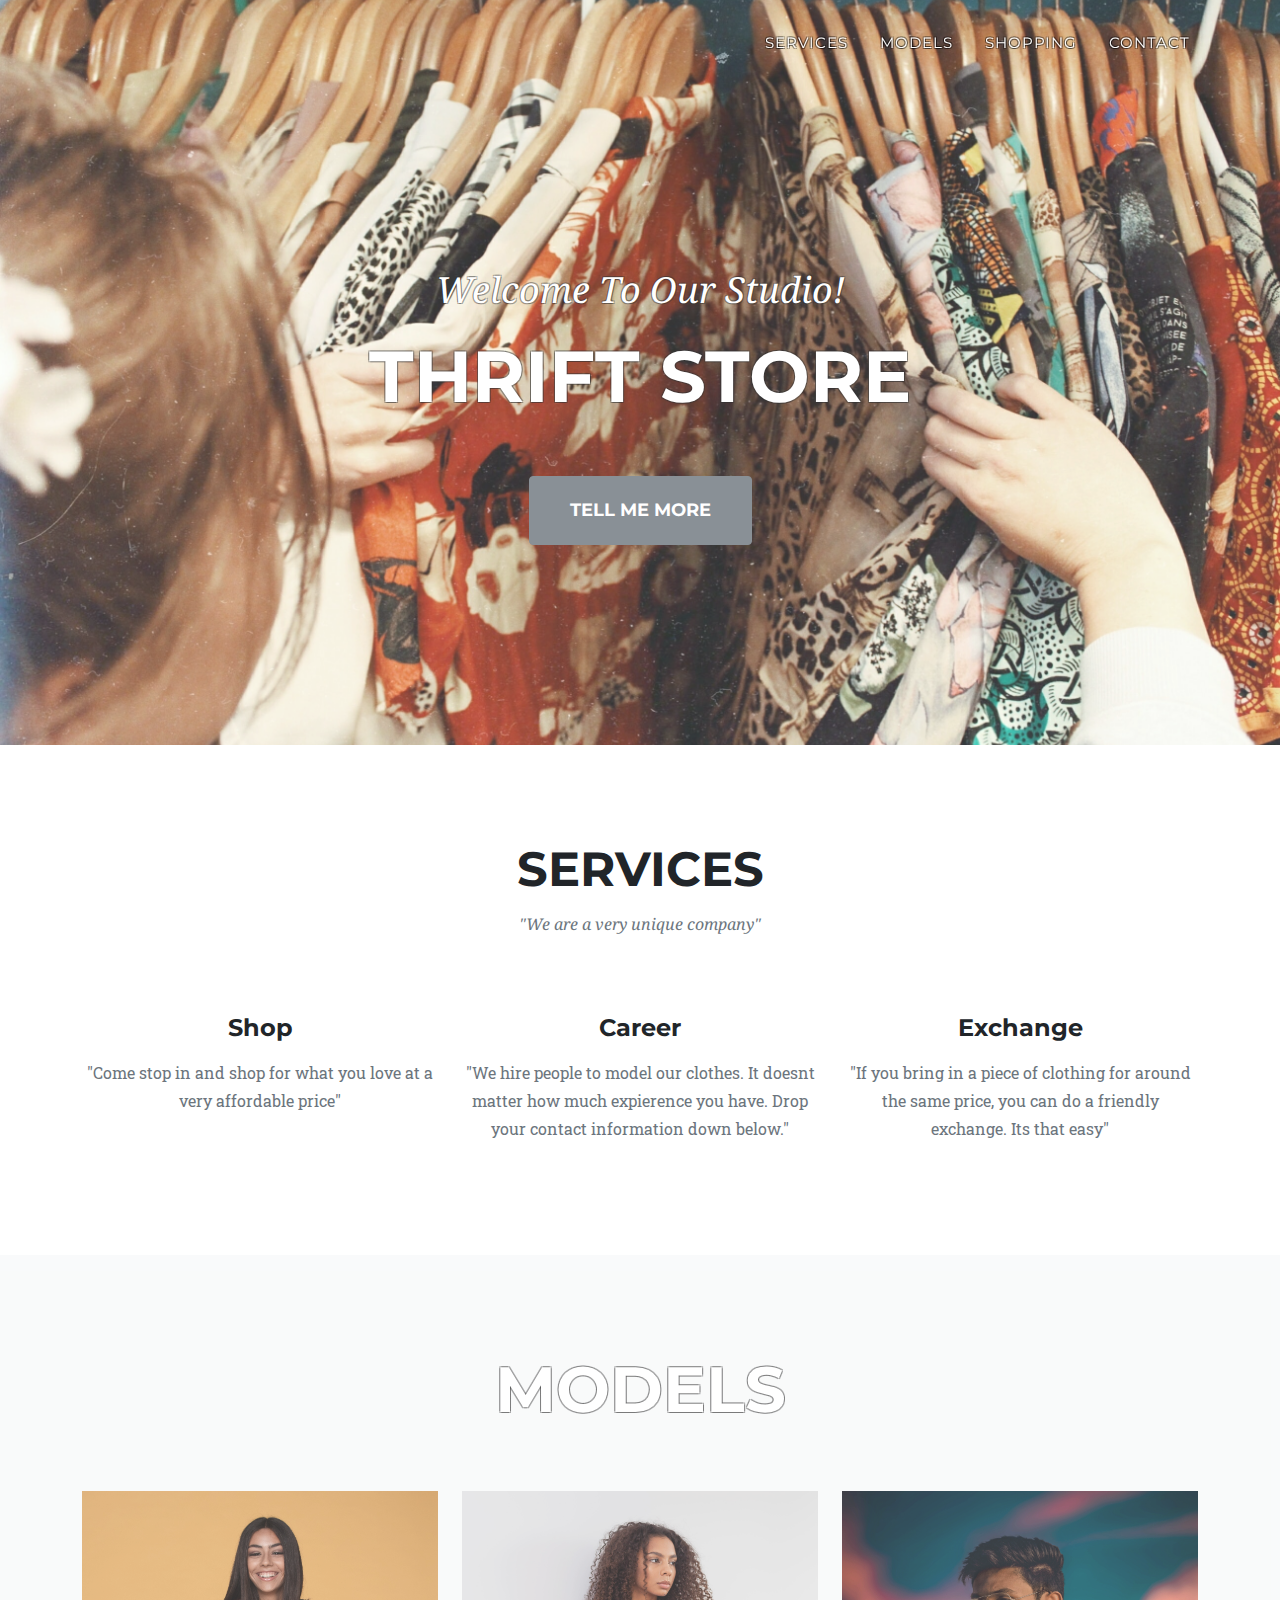
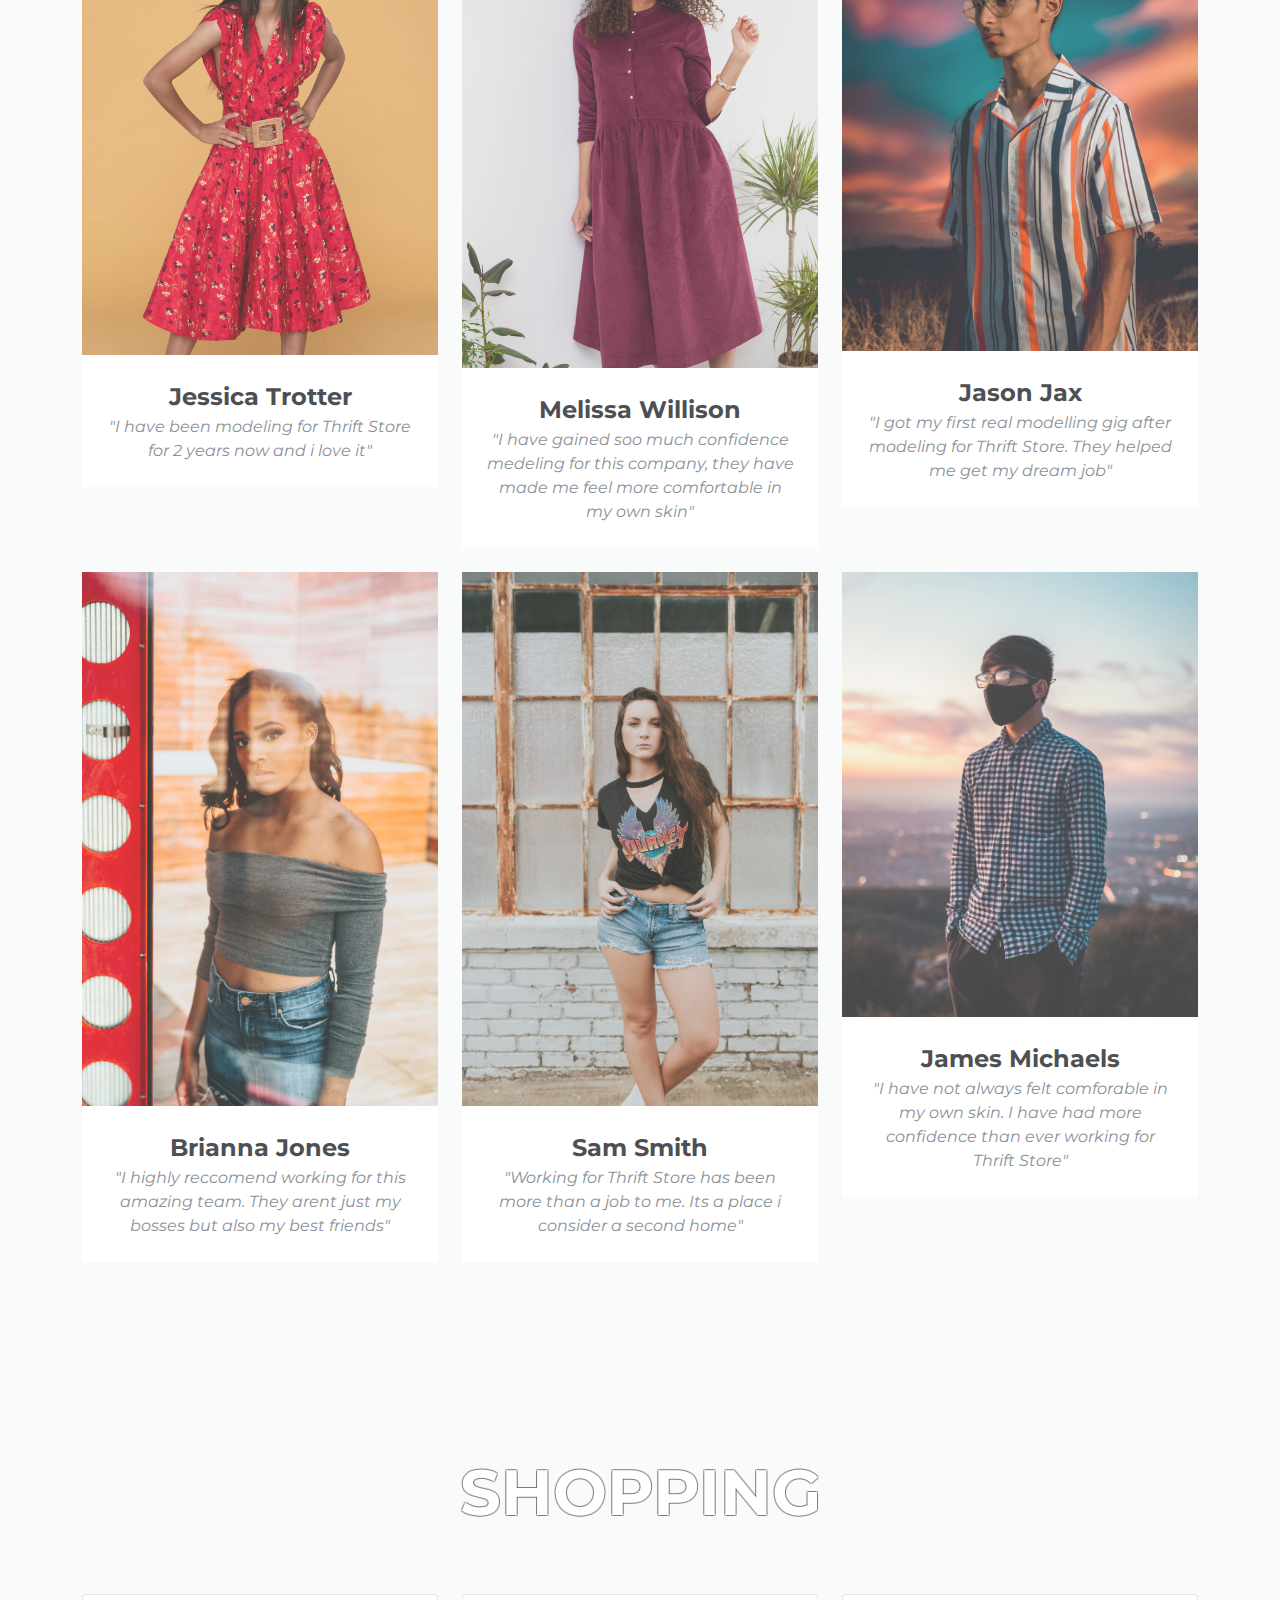
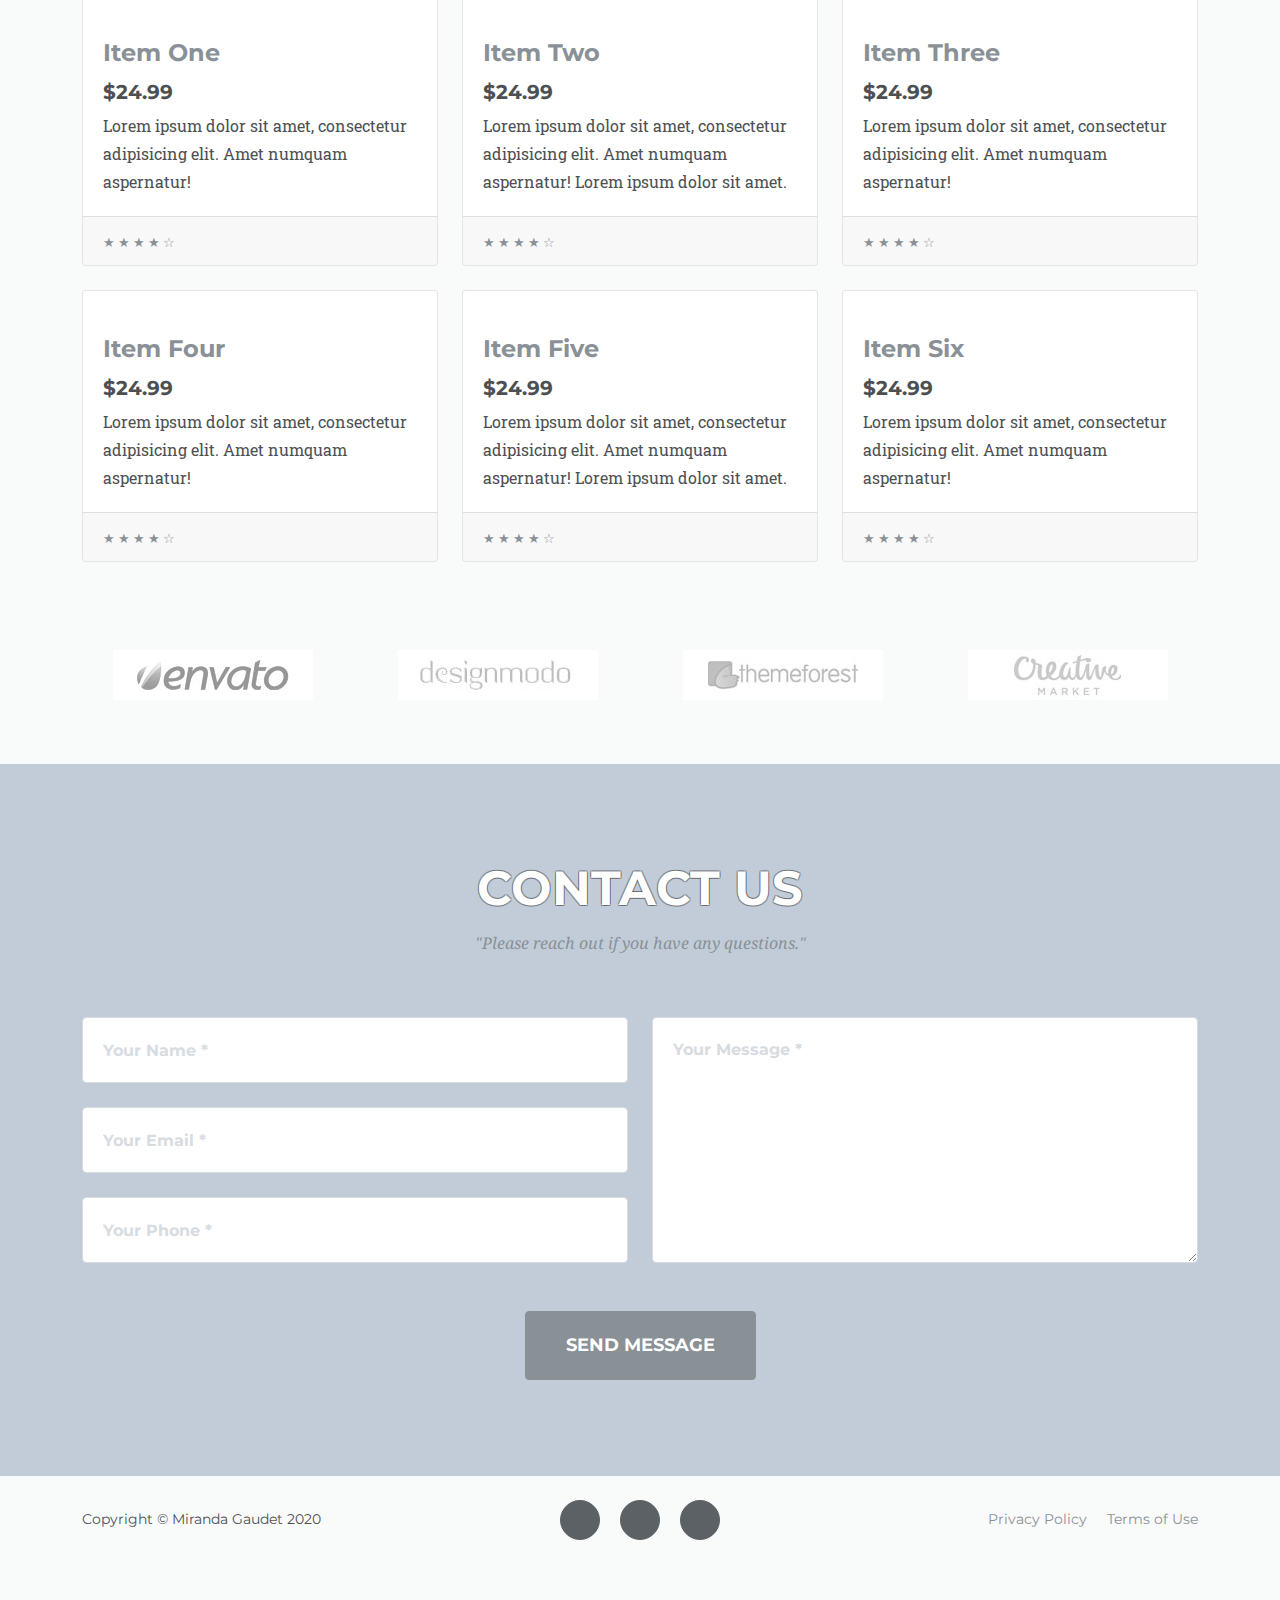
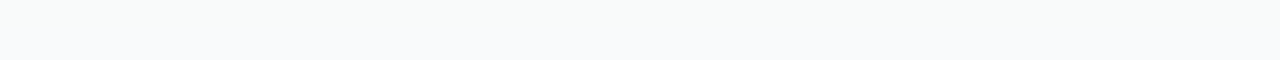
==== index.html @ 248dc5ea "Initial commit" ====
<!DOCTYPE html>
<html lang="en">
    <head>
        <meta charset="utf-8" />
        <meta name="viewport" content="width=device-width, initial-scale=1, shrink-to-fit=no" />
        <meta name="description" content="" />
        <meta name="author" content="" />
        <title>My Bootstrap</title>
        <link rel="icon" type="image/x-icon" href="assets/img/favicon.ico" />
        <!-- Font Awesome icons (free version)-->
        <script src="https://use.fontawesome.com/releases/v5.13.0/js/all.js" crossorigin="anonymous"></script>
        <!-- Google fonts-->
        <link href="https://fonts.googleapis.com/css?family=Montserrat:400,700" rel="stylesheet" type="text/css" />
        <link href="https://fonts.googleapis.com/css?family=Droid+Serif:400,700,400italic,700italic" rel="stylesheet" type="text/css" />
        <link href="https://fonts.googleapis.com/css?family=Roboto+Slab:400,100,300,700" rel="stylesheet" type="text/css" />
        <!-- Core theme CSS (includes Bootstrap)-->
        <link href="css/styles.css" rel="stylesheet" />
    </head>
    <body id="page-top">
        <!-- Navigation-->
        <nav class="navbar navbar-expand-lg navbar-dark fixed-top" id="mainNav">
            <div class="container">
                <a class="navbar-brand js-scroll-trigger" href="#page-top" /></a>
                <button class="navbar-toggler navbar-toggler-right" type="button" data-toggle="collapse" data-target="#navbarResponsive" aria-controls="navbarResponsive" aria-expanded="false" aria-label="Toggle navigation">
                    Menu
                    <i class="fas fa-bars ml-1"></i>
                </button>
                <div class="collapse navbar-collapse overlay" id="navbarResponsive">
                    <ul class="navbar-nav text-uppercase ml-auto">
                        <li class="nav-item"><a class="nav-link js-scroll-trigger" href="#services">Services</a></li>
                        <li class="nav-item"><a class="nav-link js-scroll-trigger" href="#portfolio">Models</a></li>
                        <li class="nav-item"><a class="nav-link js-scroll-trigger" href="#shopping">Shopping</a></li>
                        <li class="nav-item"><a class="nav-link js-scroll-trigger" href="#contact">Contact</a></li>
                    </ul>
                </div>
            </div>
        </nav>
        <!-- Masthead-->
        <header class="masthead">
            <div class="container">
                <div class="masthead-subheading overlay">Welcome To Our Studio!</div>
                <div class="masthead-heading text-uppercase overlay">Thrift Store</div>
                <a class="btn btn-primary btn-xl text-uppercase js-scroll-trigger" href="#services">Tell Me More</a>
            </div>
        </header>
        <!-- Services-->
        <section class="page-section1" id="services">
            <div class="container">
                <div class="text-center">
                    <h2 class="section-heading text-uppercase">Services</h2>
                    <h3 class="section-subheading text-muted">"We are a very unique company" </h3>
                </div>
                <div class="row text-center">
                    <div class="col-md-4">
                        <span class="fa-stack fa-4x">
                            <i class="fas fa-circle fa-stack-2x text-primary"></i>
                            <i class="fas fa-shopping-cart fa-stack-1x fa-inverse"></i>
                        </span>
                        <h4 class="my-3">Shop</h4>
                        <p class="text-muted">"Come stop in and shop for what you love at a very affordable price"</p>
                    </div>
                    <div class="col-md-4">
                        <span class="fa-stack fa-4x">
                            <i class="fas fa-circle fa-stack-2x text-primary"></i>
                            <i class="fas fa-graduation-cap fa-stack-1x fa-inverse"></i>
                        </span>
                        <h4 class="my-3"> Career</h4>
                        <p class="text-muted">"We hire people to model our clothes. It doesnt matter how much expierence you have. Drop your contact information down below."</p>
                    </div>
                    <div class="col-md-4">
                        <span class="fa-stack fa-4x">
                            <i class="fas fa-circle fa-stack-2x text-primary"></i>
                            <i class="fas fa-handshake fa-stack 1x fa-inverse"></i>
                        </span>
                        <h4 class="my-3">Exchange</h4>
                        <p class="text-muted">"If you bring in a piece of clothing for around the same price, you can do a friendly exchange. Its that easy"</p>
                    </div>
                </div>
            </div>
        </section>

        <!-- Portfolio Grid-->
        <section class="page-section2 bg-light" id="portfolio">
            <div class="container">
                <div class="text-center">
                    <h2 class="section-heading text-uppercase overlay"> Models</h2>
                    <h3 class="section-subheading text-muted"></h3>
                </div>
                <div class="row">
                    <div class="col-lg-4 col-sm-6 mb-4">
                        <div class="portfolio-item">
                                <div class="portfolio-hover">
                                    <div class="portfolio-hover-content"><i class=""></i></div>
                                </div>
                                <img class="img-fluid" src="assets/img/ussama-azam-5IcEBmSOQq0-unsplash.jpg" alt="" />
                            </a>
                            <div class="portfolio-caption">
                                <div class="portfolio-caption-heading">Jessica Trotter</div>
                                <div class="portfolio-caption-subheading text-muted">"I have been modeling for Thrift Store for 2 years now and i love it"</div>
                            </div>
                        </div>
                    </div>
                    <div class="col-lg-4 col-sm-6 mb-4">
                        <div class="portfolio-item">
                                <div class="portfolio-hover">
                                    <div class="portfolio-hover-content"><i class=""></i></div>
                                </div>
                                <img class="img-fluid" src="assets/img/kate-skumen-PJRabkuH3_Q-unsplash.jpg" alt="" />
                            </a>
                            <div class="portfolio-caption">
                                <div class="portfolio-caption-heading">Melissa Willison</div>
                                <div class="portfolio-caption-subheading text-muted">"I have gained soo much confidence medeling for this company, they have made me feel more comfortable in my own skin"</div>
                            </div>
                        </div>
                    </div>
                    <div class="col-lg-4 col-sm-6 mb-4">
                        <div class="portfolio-item">
                                <div class="portfolio-hover">
                                    <div class="portfolio-hover-content"><i class=""></i></div>
                                </div>
                                <img class="img-fluid" src="assets/img/abhishek-shintre-su5wDeFXn1U-unsplash.jpg" alt="" />
                            </a>
                            <div class="portfolio-caption">
                                <div class="portfolio-caption-heading">Jason Jax</div>
                                <div class="portfolio-caption-subheading text-muted">"I got my first real modelling gig after modeling for Thrift Store. They helped me get my dream job"</div>
                            </div>
                        </div>
                    </div>
                    <div class="col-lg-4 col-sm-6 mb-4 mb-lg-0">
                        <div class="portfolio-item">
                                <div class="portfolio-hover">
                                    <div class="portfolio-hover-content"><i class=""></i></div>
                                </div>
                                <img class="img-fluid" src="assets/tyler-nix-EROkgfEWh8s-unsplash.jpg" alt="" />
                            </a>
                            <div class="portfolio-caption">
                                <div class="portfolio-caption-heading">Brianna Jones</div>
                                <div class="portfolio-caption-subheading text-muted">"I highly reccomend working for this amazing team. They arent just my bosses but also my best friends"</div>
                            </div>
                        </div>
                    </div>
                    <div class="col-lg-4 col-sm-6 mb-4 mb-sm-0">
                        <div class="portfolio-item">
                                <div class="portfolio-hover">
                                    <div class="portfolio-hover-content"><i class=""></i></div>
                                </div>
                                <img class="img-fluid" src="assets/brooke-cagle-ePpTKpJdBRQ-unsplash.jpg" alt="" />
                            </a>
                            <div class="portfolio-caption">
                                <div class="portfolio-caption-heading">Sam Smith</div>
                                <div class="portfolio-caption-subheading text-muted">"Working for Thrift Store has been more than a job to me. Its a place i consider a second home"</div>
                            </div>
                        </div>
                    </div>
                    <div class="col-lg-4 col-sm-6">
                        <div class="portfolio-item">
                                <div class="portfolio-hover">
                                    <div class="portfolio-hover-content"><i class=""></i></div>
                                </div>
                                <img class="img-fluid" src="assets/long-truong-n7lL4LQbkbs-unsplash.jpg" alt="" />
                            </a>
                            <div class="portfolio-caption">
                                <div class="portfolio-caption-heading">James Michaels</div>
                                <div class="portfolio-caption-subheading text-muted">"I have not always felt comforable in my own skin. I have had more confidence than ever working for Thrift Store"</div>
                            </div>
                        </div>
                    </div>
                </div>
            </div>
        </section>

        <!-- Team--
        <section class="page-section3 bg-light" id="team">
            <div class="container">
                <div class="text-center">
                    <h2 class="section-heading text-uppercase">Our Amazing Team</h2>
                    <h3 class="section-subheading text-muted">"The people who make the magic happen."</h3>
                </div>
                <div class="row">
                    <div class="col-lg-4">
                        <div class="team-member">
                            <img class="mx-auto rounded-circle" src="assets/img/team/1.jpg" alt="" />
                            <h4>Kay Garland</h4>
                            <p class="text-muted">Lead Designer</p>
                            <a class="btn btn-dark btn-social mx-2" href="#!"><i class="fab fa-twitter"></i></a>
                            <a class="btn btn-dark btn-social mx-2" href="#!"><i class="fab fa-facebook-f"></i></a>
                            <a class="btn btn-dark btn-social mx-2" href="#!"><i class="fab fa-linkedin-in"></i></a>
                        </div>
                    </div>
                    <div class="col-lg-4">
                        <div class="team-member">
                            <img class="mx-auto rounded-circle" src="assets/img/team/2.jpg" alt="" />
                            <h4>Larry Parker</h4>
                            <p class="text-muted">Lead Marketer</p>
                            <a class="btn btn-dark btn-social mx-2" href="#!"><i class="fab fa-twitter"></i></a>
                            <a class="btn btn-dark btn-social mx-2" href="#!"><i class="fab fa-facebook-f"></i></a>
                            <a class="btn btn-dark btn-social mx-2" href="#!"><i class="fab fa-linkedin-in"></i></a>
                        </div>
                    </div>
                    <div class="col-lg-4">
                        <div class="team-member">
                            <img class="mx-auto rounded-circle" src="assets/img/team/3.jpg" alt="" />
                            <h4>Diana Petersen</h4>
                            <p class="text-muted">Lead Developer</p>
                            <a class="btn btn-dark btn-social mx-2" href="#!"><i class="fab fa-twitter"></i></a>
                            <a class="btn btn-dark btn-social mx-2" href="#!"><i class="fab fa-facebook-f"></i></a>
                            <a class="btn btn-dark btn-social mx-2" href="#!"><i class="fab fa-linkedin-in"></i></a>
                        </div>
                    </div>
                </div>
                <div class="row">
                    <div class="col-lg-8 mx-auto text-center"><p class="large text-muted">"We have a lot of people to thank for making this happen, we thank you all for your support."</p></div>
                </div>
            </div>
        </section>-->
        <!-- Clients-->
        <section class="page-section2 bg-light" id="shopping">
            <div class="container">
                <div class="text-center">
                    <h2 class="section-heading text-uppercase overlay"> Shopping</h2>
                    <h3 class="section-subheading text-muted"></h3>
                </div>
          <div class="row">

            <div class="col-lg-4 col-md-6 mb-4">
              <div class="card h-100">
                <a href="#"><img class="card-img-top" src="http://placehold.it/700x400" alt=""></a>
                <div class="card-body">
                  <h4 class="card-title">
                    <a href="#">Item One</a>
                  </h4>
                  <h5>$24.99</h5>
                  <p class="card-text">Lorem ipsum dolor sit amet, consectetur adipisicing elit. Amet numquam aspernatur!</p>
                </div>
                <div class="card-footer">
                  <small class="text-muted">&#9733; &#9733; &#9733; &#9733; &#9734;</small>
                </div>
              </div>
            </div>

            <div class="col-lg-4 col-md-6 mb-4">
              <div class="card h-100">
                <a href="#"><img class="card-img-top" src="http://placehold.it/700x400" alt=""></a>
                <div class="card-body">
                  <h4 class="card-title">
                    <a href="#">Item Two</a>
                  </h4>
                  <h5>$24.99</h5>
                  <p class="card-text">Lorem ipsum dolor sit amet, consectetur adipisicing elit. Amet numquam aspernatur! Lorem ipsum dolor sit amet.</p>
                </div>
                <div class="card-footer">
                  <small class="text-muted">&#9733; &#9733; &#9733; &#9733; &#9734;</small>
                </div>
              </div>
            </div>

            <div class="col-lg-4 col-md-6 mb-4">
              <div class="card h-100">
                <a href="#"><img class="card-img-top" src="http://placehold.it/700x400" alt=""></a>
                <div class="card-body">
                  <h4 class="card-title">
                    <a href="#">Item Three</a>
                  </h4>
                  <h5>$24.99</h5>
                  <p class="card-text">Lorem ipsum dolor sit amet, consectetur adipisicing elit. Amet numquam aspernatur!</p>
                </div>
                <div class="card-footer">
                  <small class="text-muted">&#9733; &#9733; &#9733; &#9733; &#9734;</small>
                </div>
              </div>
            </div>

            <div class="col-lg-4 col-md-6 mb-4">
              <div class="card h-100">
                <a href="#"><img class="card-img-top" src="http://placehold.it/700x400" alt=""></a>
                <div class="card-body">
                  <h4 class="card-title">
                    <a href="#">Item Four</a>
                  </h4>
                  <h5>$24.99</h5>
                  <p class="card-text">Lorem ipsum dolor sit amet, consectetur adipisicing elit. Amet numquam aspernatur!</p>
                </div>
                <div class="card-footer">
                  <small class="text-muted">&#9733; &#9733; &#9733; &#9733; &#9734;</small>
                </div>
              </div>
            </div>

            <div class="col-lg-4 col-md-6 mb-4">
              <div class="card h-100">
                <a href="#"><img class="card-img-top" src="http://placehold.it/700x400" alt=""></a>
                <div class="card-body">
                  <h4 class="card-title">
                    <a href="#">Item Five</a>
                  </h4>
                  <h5>$24.99</h5>
                  <p class="card-text">Lorem ipsum dolor sit amet, consectetur adipisicing elit. Amet numquam aspernatur! Lorem ipsum dolor sit amet.</p>
                </div>
                <div class="card-footer">
                  <small class="text-muted">&#9733; &#9733; &#9733; &#9733; &#9734;</small>
                </div>
              </div>
            </div>

            <div class="col-lg-4 col-md-6 mb-4">
              <div class="card h-100">
                <a href="#"><img class="card-img-top" src="http://placehold.it/700x400" alt=""></a>
                <div class="card-body">
                  <h4 class="card-title">
                    <a href="#">Item Six</a>
                  </h4>
                  <h5>$24.99</h5>
                  <p class="card-text">Lorem ipsum dolor sit amet, consectetur adipisicing elit. Amet numquam aspernatur!</p>
                </div>
                <div class="card-footer">
                  <small class="text-muted">&#9733; &#9733; &#9733; &#9733; &#9734;</small>
                </div>
              </div>
            </div>

          </div>
          <!-- /.row -->

        </div>
        <!-- /.col-lg-9 -->

      </div>
      <!-- /.row -->

    </div>
    <!-- /.container -->
        <div class="py-5">
            <div class="container">
                <div class="row">
                    <div class="col-md-3 col-sm-6 my-3">
                        <a href="#!"><img class="img-fluid d-block mx-auto" src="assets/img/logos/envato.jpg" alt="" /></a>
                    </div>
                    <div class="col-md-3 col-sm-6 my-3">
                        <a href="#!"><img class="img-fluid d-block mx-auto" src="assets/img/logos/designmodo.jpg" alt="" /></a>
                    </div>
                    <div class="col-md-3 col-sm-6 my-3">
                        <a href="#!"><img class="img-fluid d-block mx-auto" src="assets/img/logos/themeforest.jpg" alt="" /></a>
                    </div>
                    <div class="col-md-3 col-sm-6 my-3">
                        <a href="#!"><img class="img-fluid d-block mx-auto" src="assets/img/logos/creative-market.jpg" alt="" /></a>
                    </div>
                </div>
            </div>
        </div>
        <!-- Contact-->
        <section class="page-section4" id="contact">
            <div class="container">
                <div class="text-center">
                    <h2 class="section-heading text-uppercase overlay">Contact Us</h2>
                    <h3 class="section-subheading text-muted">"Please reach out if you have any questions."</h3>
                </div>
                <form id="contactForm" name="sentMessage" novalidate="novalidate">
                    <div class="row align-items-stretch mb-5">
                        <div class="col-md-6">
                            <div class="form-group">
                                <input class="form-control" id="name" type="text" placeholder="Your Name *" required="required" data-validation-required-message="Please enter your name." />
                                <p class="help-block text-danger"></p>
                            </div>
                            <div class="form-group">
                                <input class="form-control" id="email" type="email" placeholder="Your Email *" required="required" data-validation-required-message="Please enter your email address." />
                                <p class="help-block text-danger"></p>
                            </div>
                            <div class="form-group mb-md-0">
                                <input class="form-control" id="phone" type="tel" placeholder="Your Phone *" required="required" data-validation-required-message="Please enter your phone number." />
                                <p class="help-block text-danger"></p>
                            </div>
                        </div>
                        <div class="col-md-6">
                            <div class="form-group form-group-textarea mb-md-0">
                                <textarea class="form-control" id="message" placeholder="Your Message *" required="required" data-validation-required-message="Please enter a message."></textarea>
                                <p class="help-block text-danger"></p>
                            </div>
                        </div>
                    </div>
                    <div class="text-center">
                        <div id="success"></div>
                        <button class="btn btn-primary btn-xl text-uppercase" id="sendMessageButton" type="submit">Send Message</button>
                    </div>
                </form>
            </div>
        </section>
        <!-- Footer-->
        <footer class="footer py-4">
            <div class="container">
                <div class="row align-items-center">
                    <div class="col-lg-4 text-lg-left">Copyright © Miranda Gaudet 2020</div>
                    <div class="col-lg-4 my-3 my-lg-0">
                        <a class="btn btn-dark btn-social mx-2" href="#!"><i class="fab fa-twitter"></i></a>
                        <a class="btn btn-dark btn-social mx-2" href="#!"><i class="fab fa-facebook-f"></i></a>
                        <a class="btn btn-dark btn-social mx-2" href="#!"><i class="fab fa-linkedin-in"></i></a>
                    </div>
                    <div class="col-lg-4 text-lg-right">
                        <a class="mr-3" href="#!">Privacy Policy</a>
                        <a href="#!">Terms of Use</a>
                    </div>
                </div>
            </div>

        <!-- Bootstrap core JS-->
        <script src="https://cdnjs.cloudflare.com/ajax/libs/jquery/3.5.1/jquery.min.js"></script>
        <script src="https://stackpath.bootstrapcdn.com/bootstrap/4.5.0/js/bootstrap.bundle.min.js"></script>
        <!-- Third party plugin JS-->
        <script src="https://cdnjs.cloudflare.com/ajax/libs/jquery-easing/1.4.1/jquery.easing.min.js"></script>
        <!-- Contact form JS-->
        <script src="assets/mail/jqBootstrapValidation.js"></script>
        <script src="assets/mail/contact_me.js"></script>
        <!-- Core theme JS-->
        <script src="js/scripts.js"></script>
    </body>
</html>
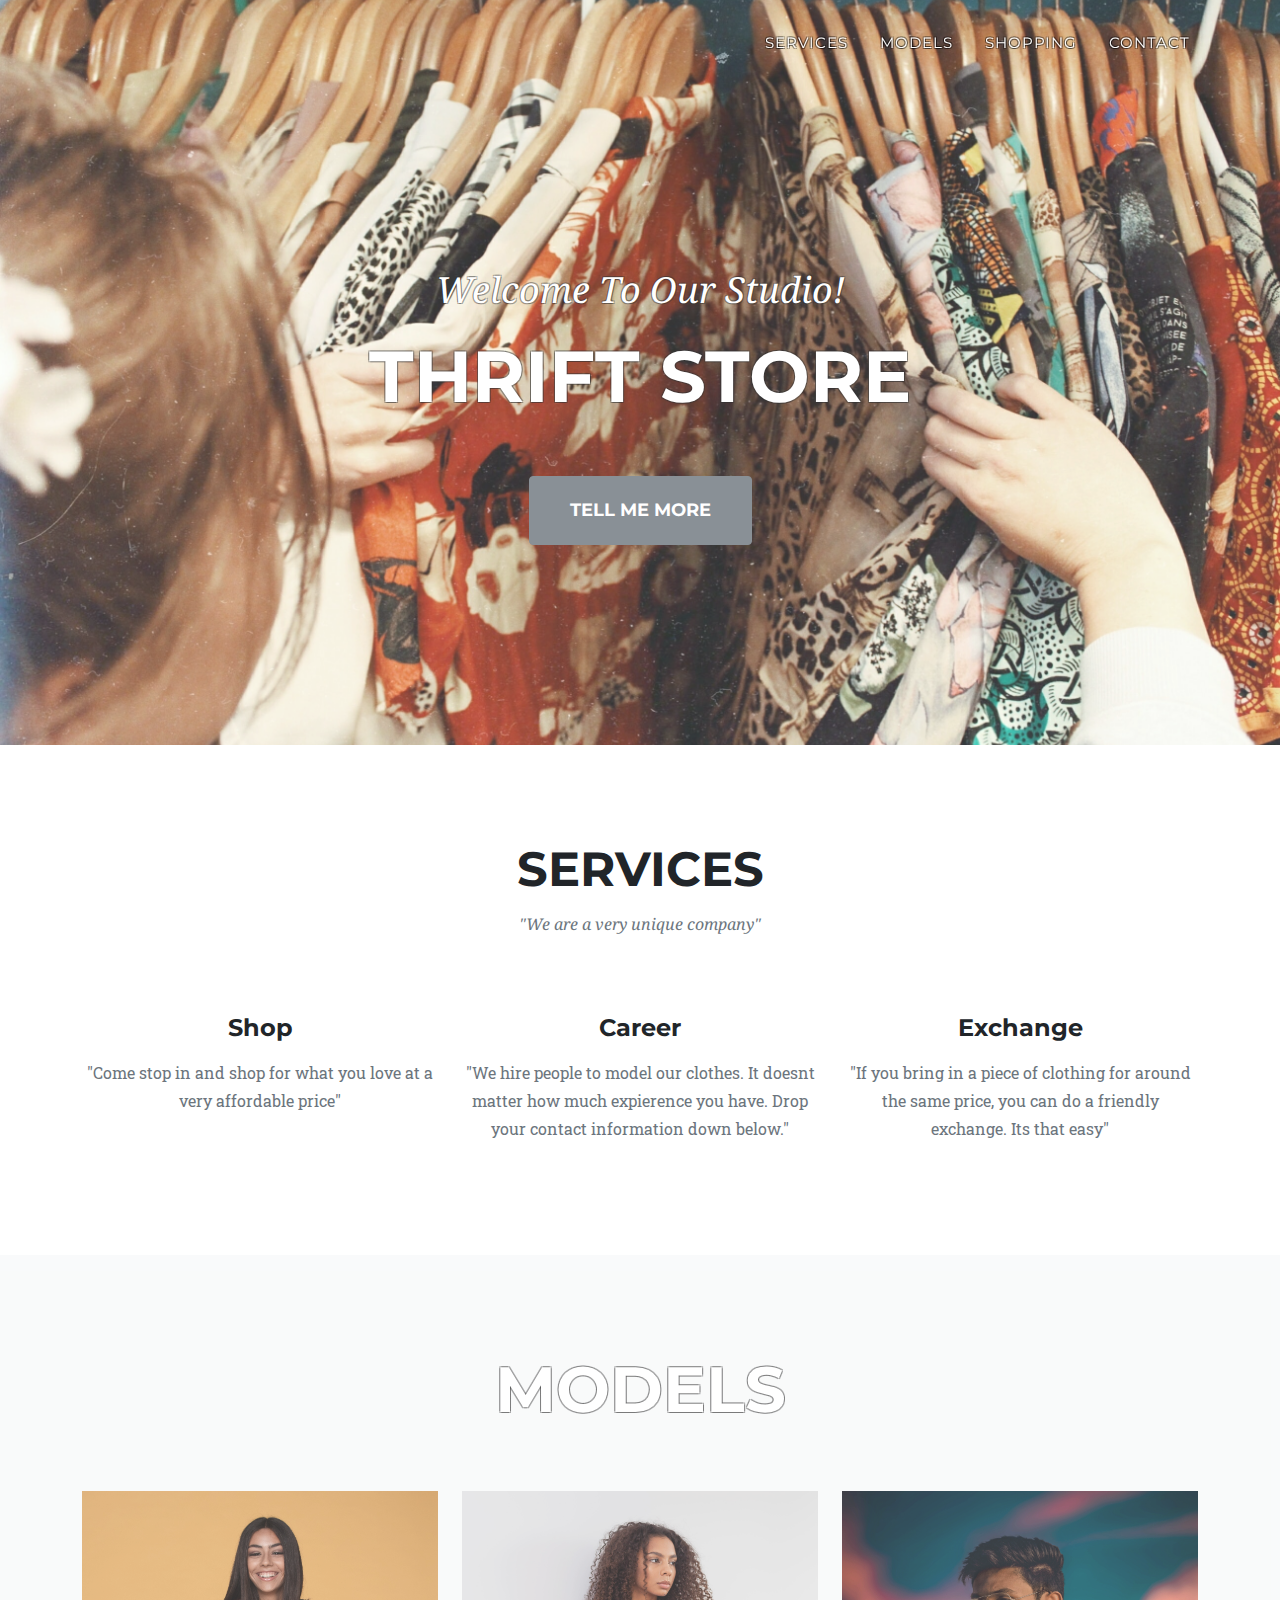
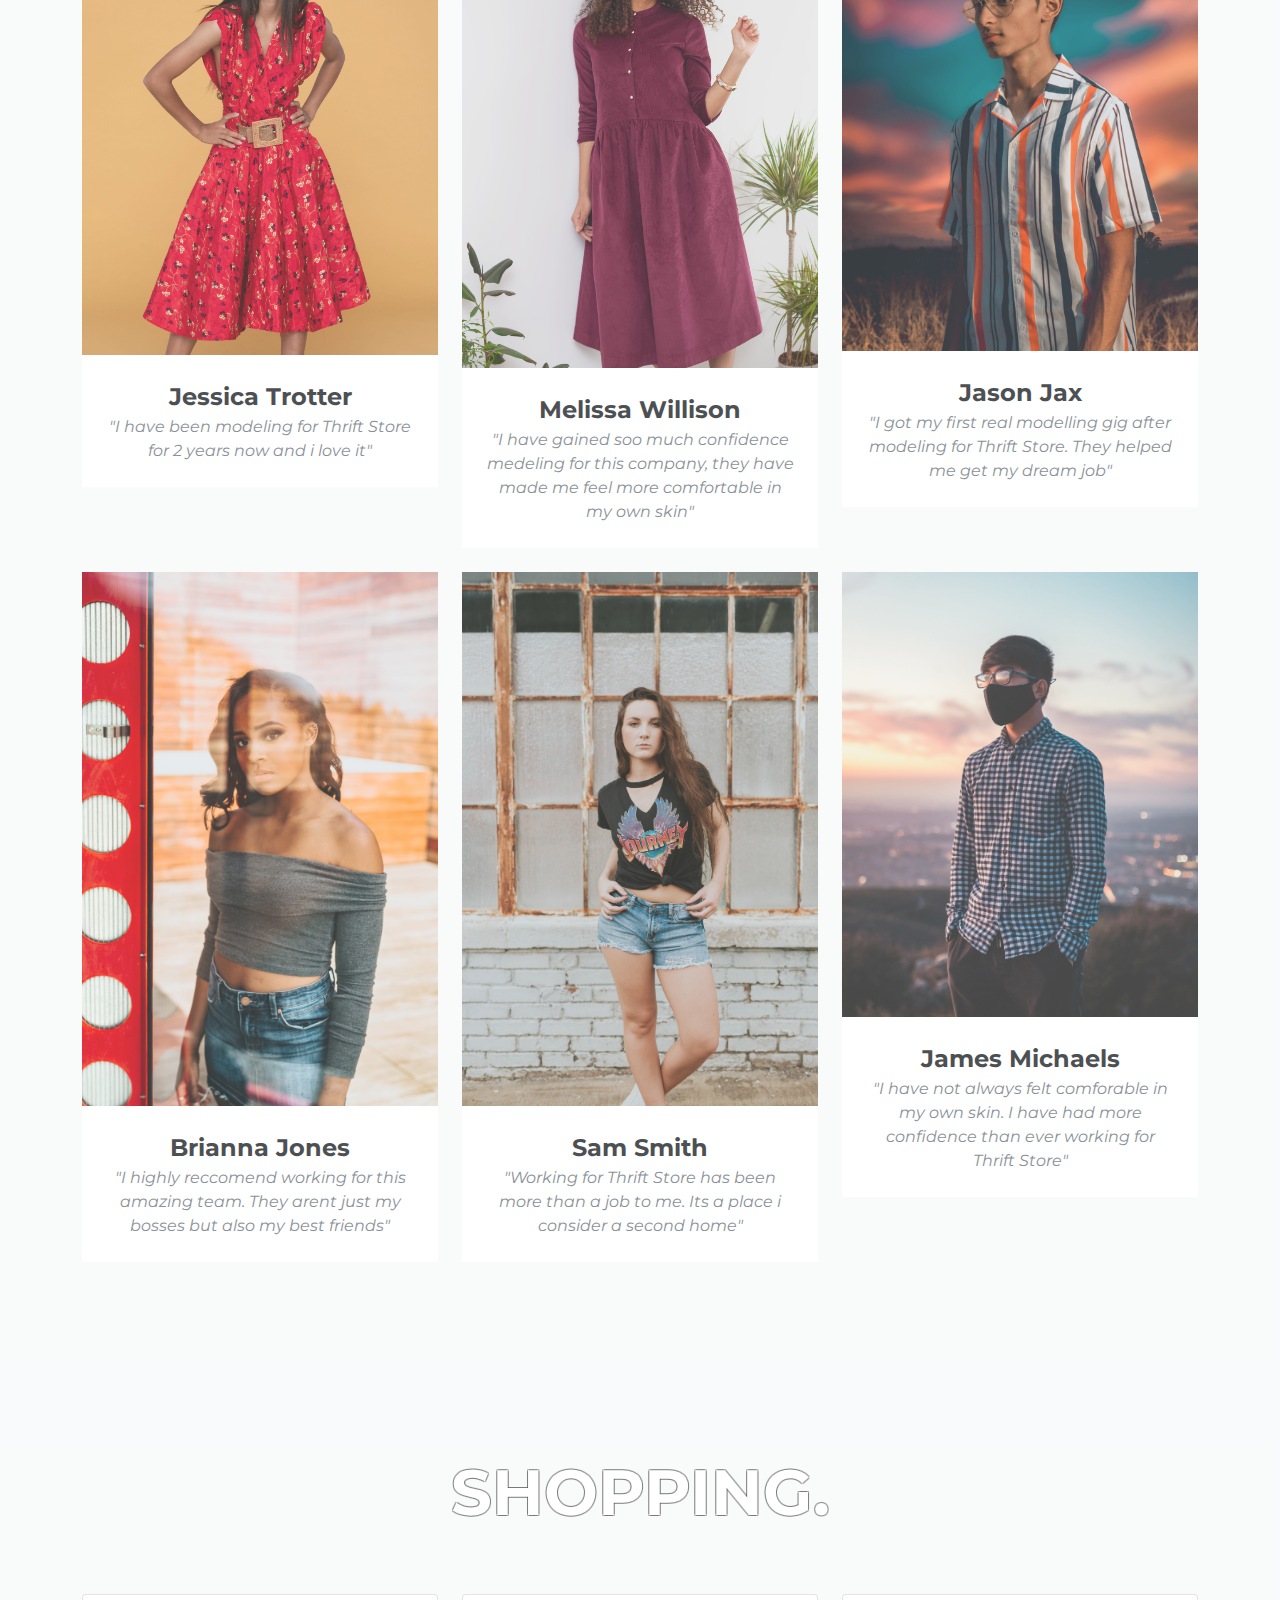
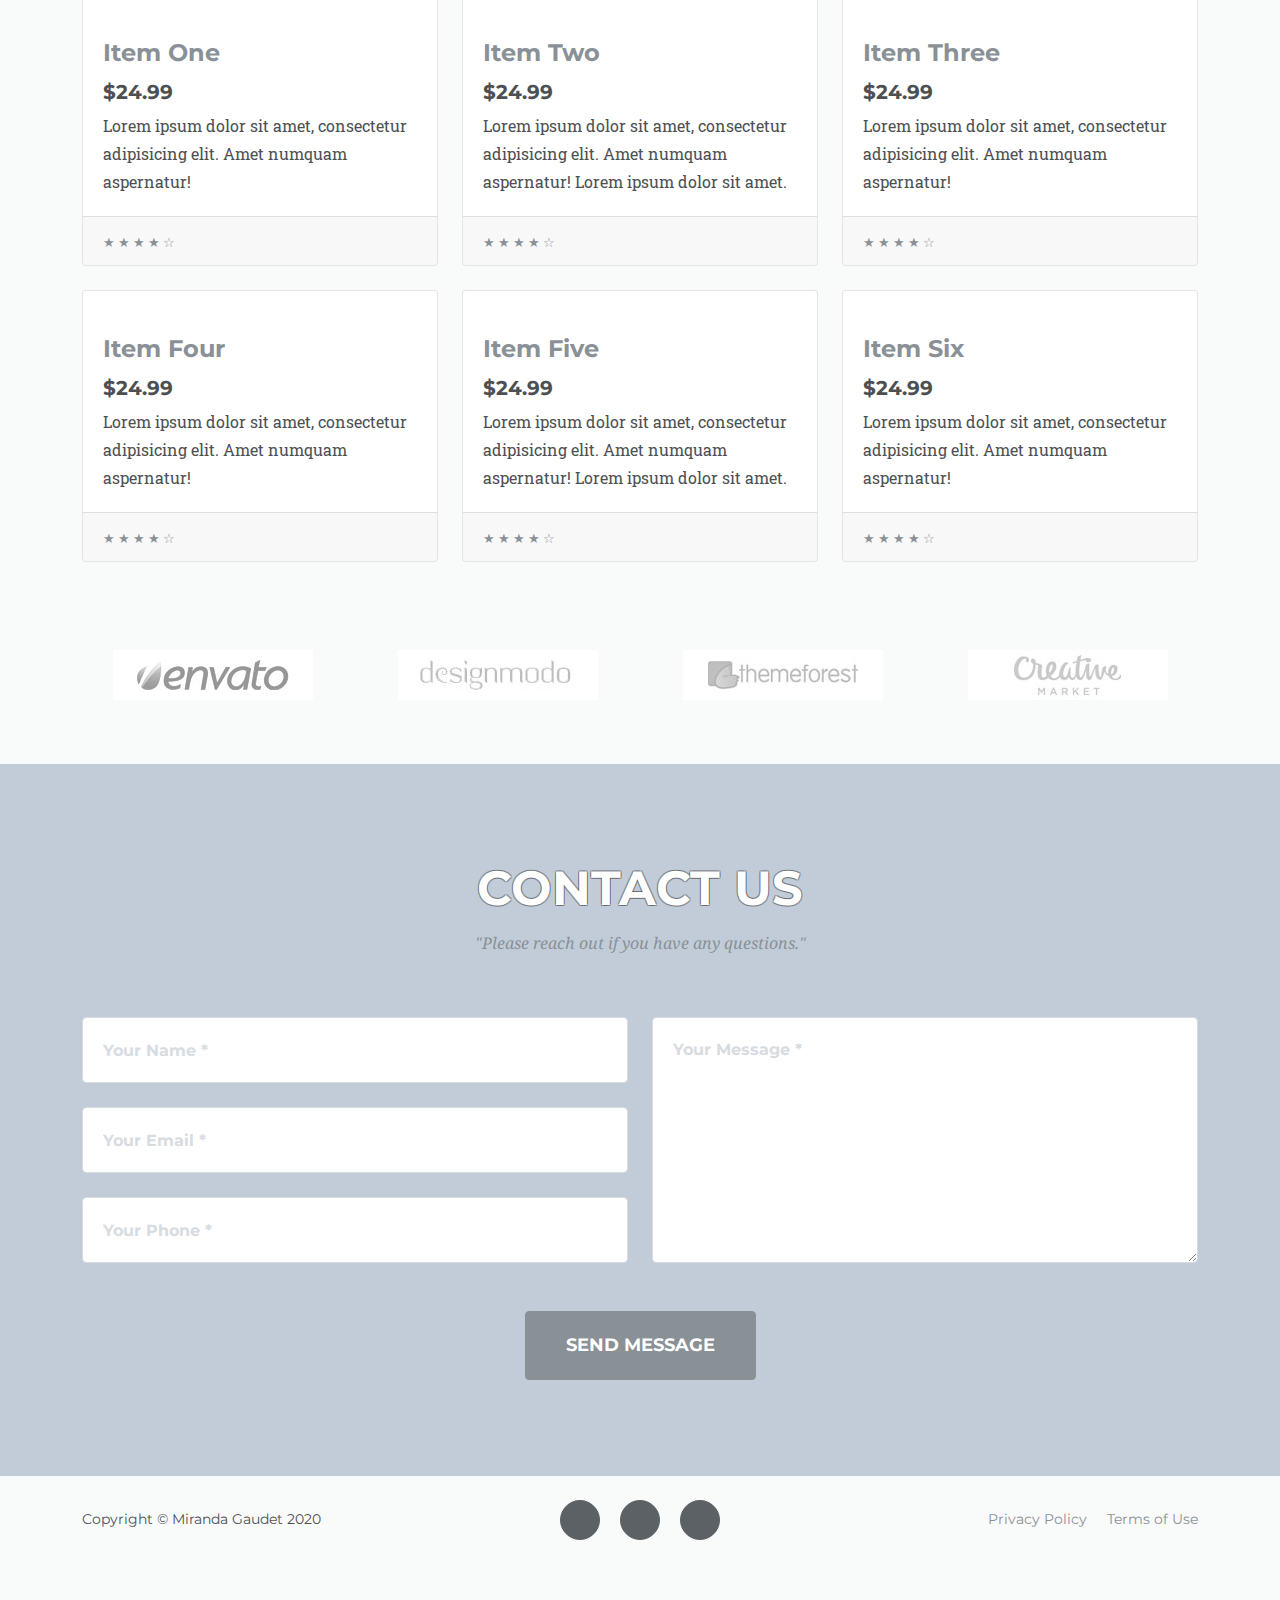
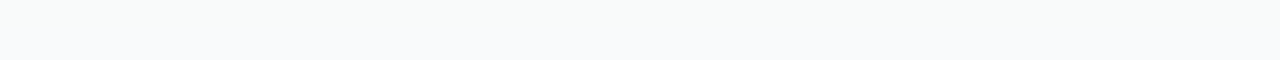
==== commit 6b5770df: "added Period" ====
--- a/index.html
+++ b/index.html
@@ -217,7 +217,7 @@
         <section class="page-section2 bg-light" id="shopping">
             <div class="container">
                 <div class="text-center">
-                    <h2 class="section-heading text-uppercase overlay"> Shopping</h2>
+                    <h2 class="section-heading text-uppercase overlay"> Shopping.</h2>
                     <h3 class="section-subheading text-muted"></h3>
                 </div>
           <div class="row">
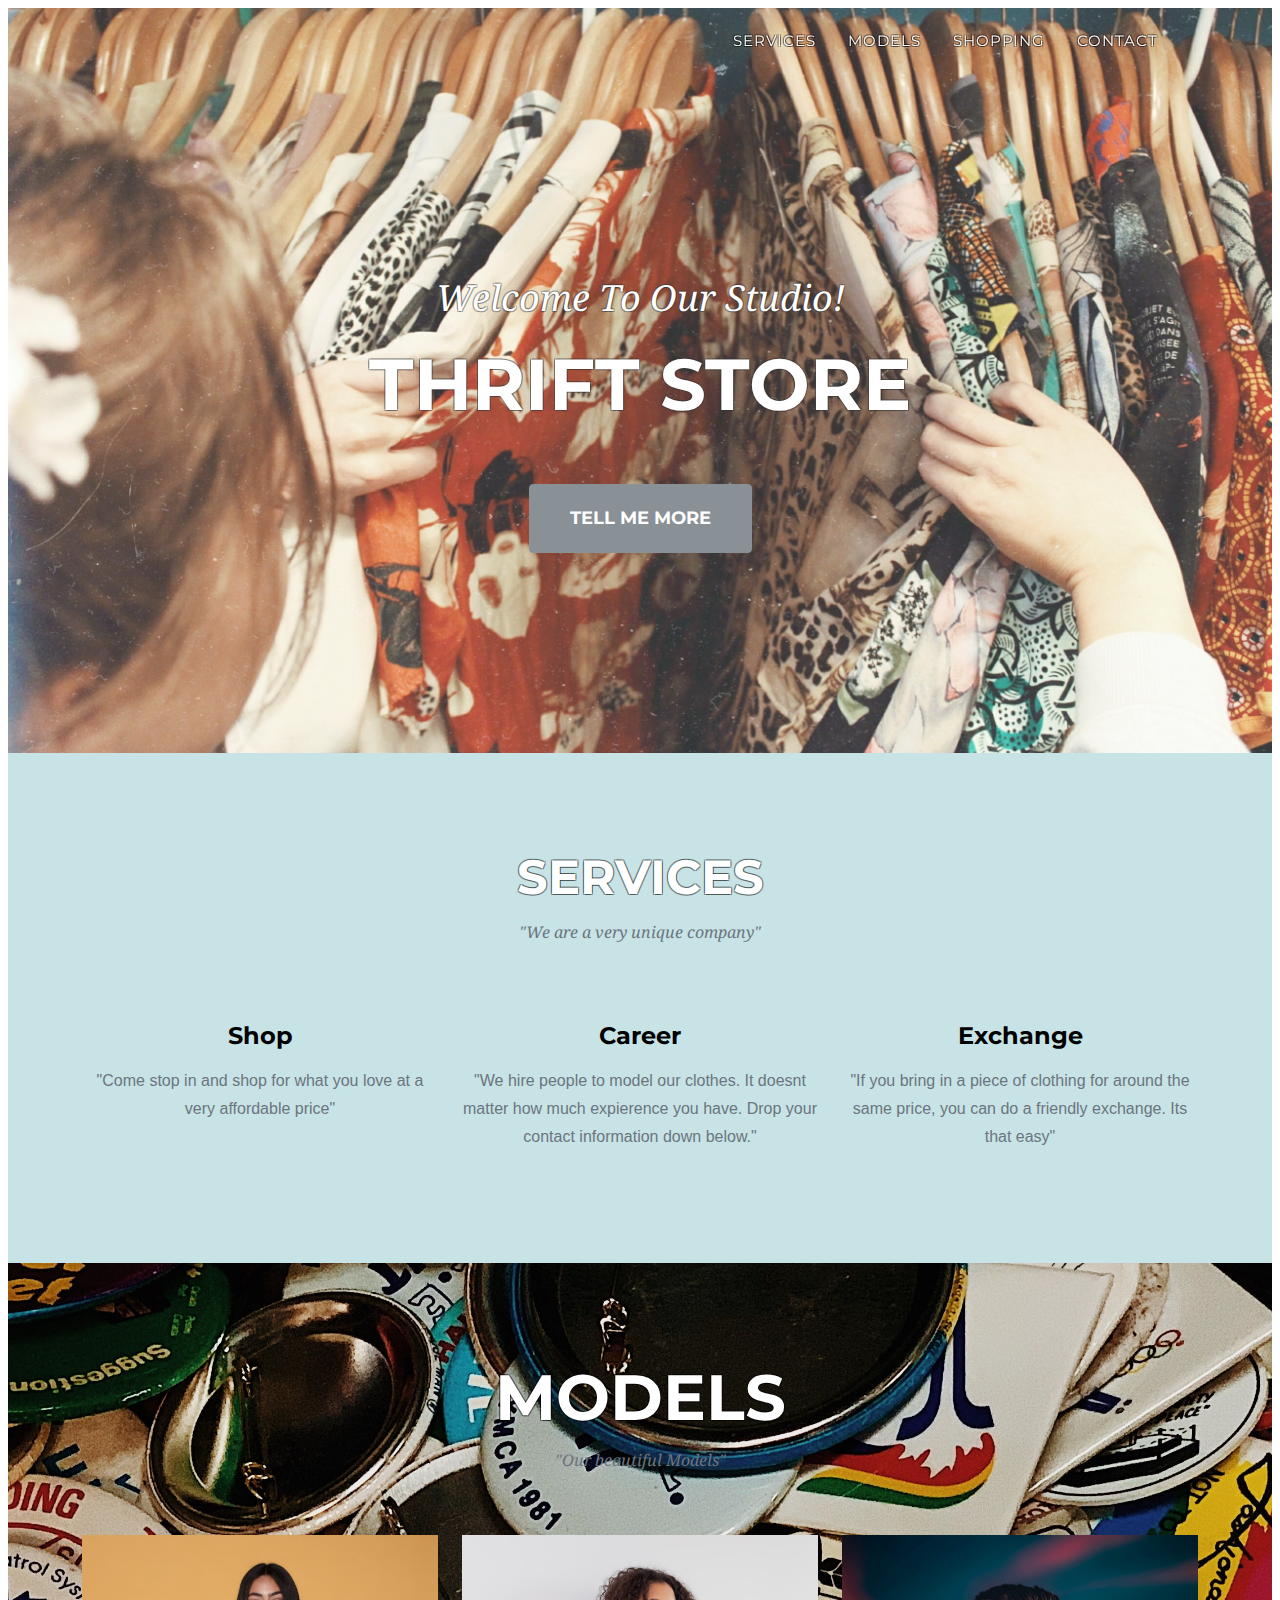
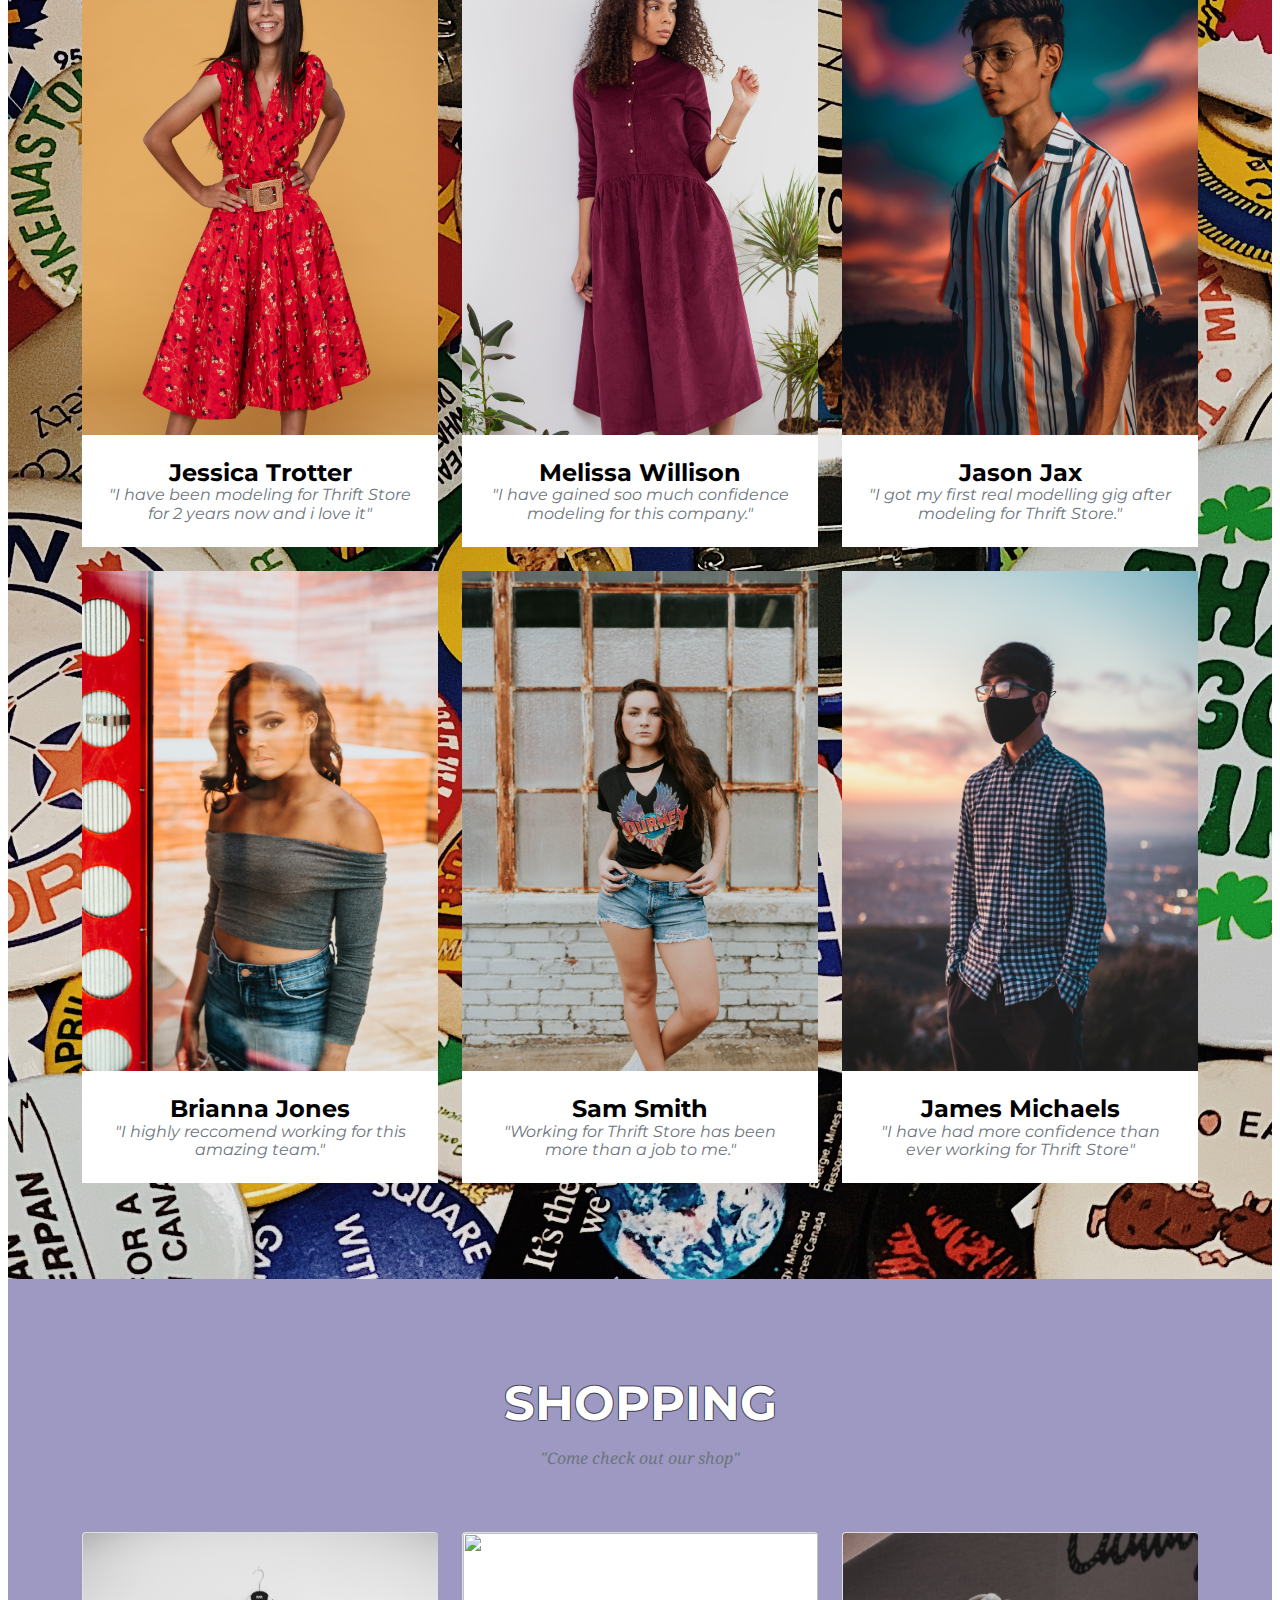
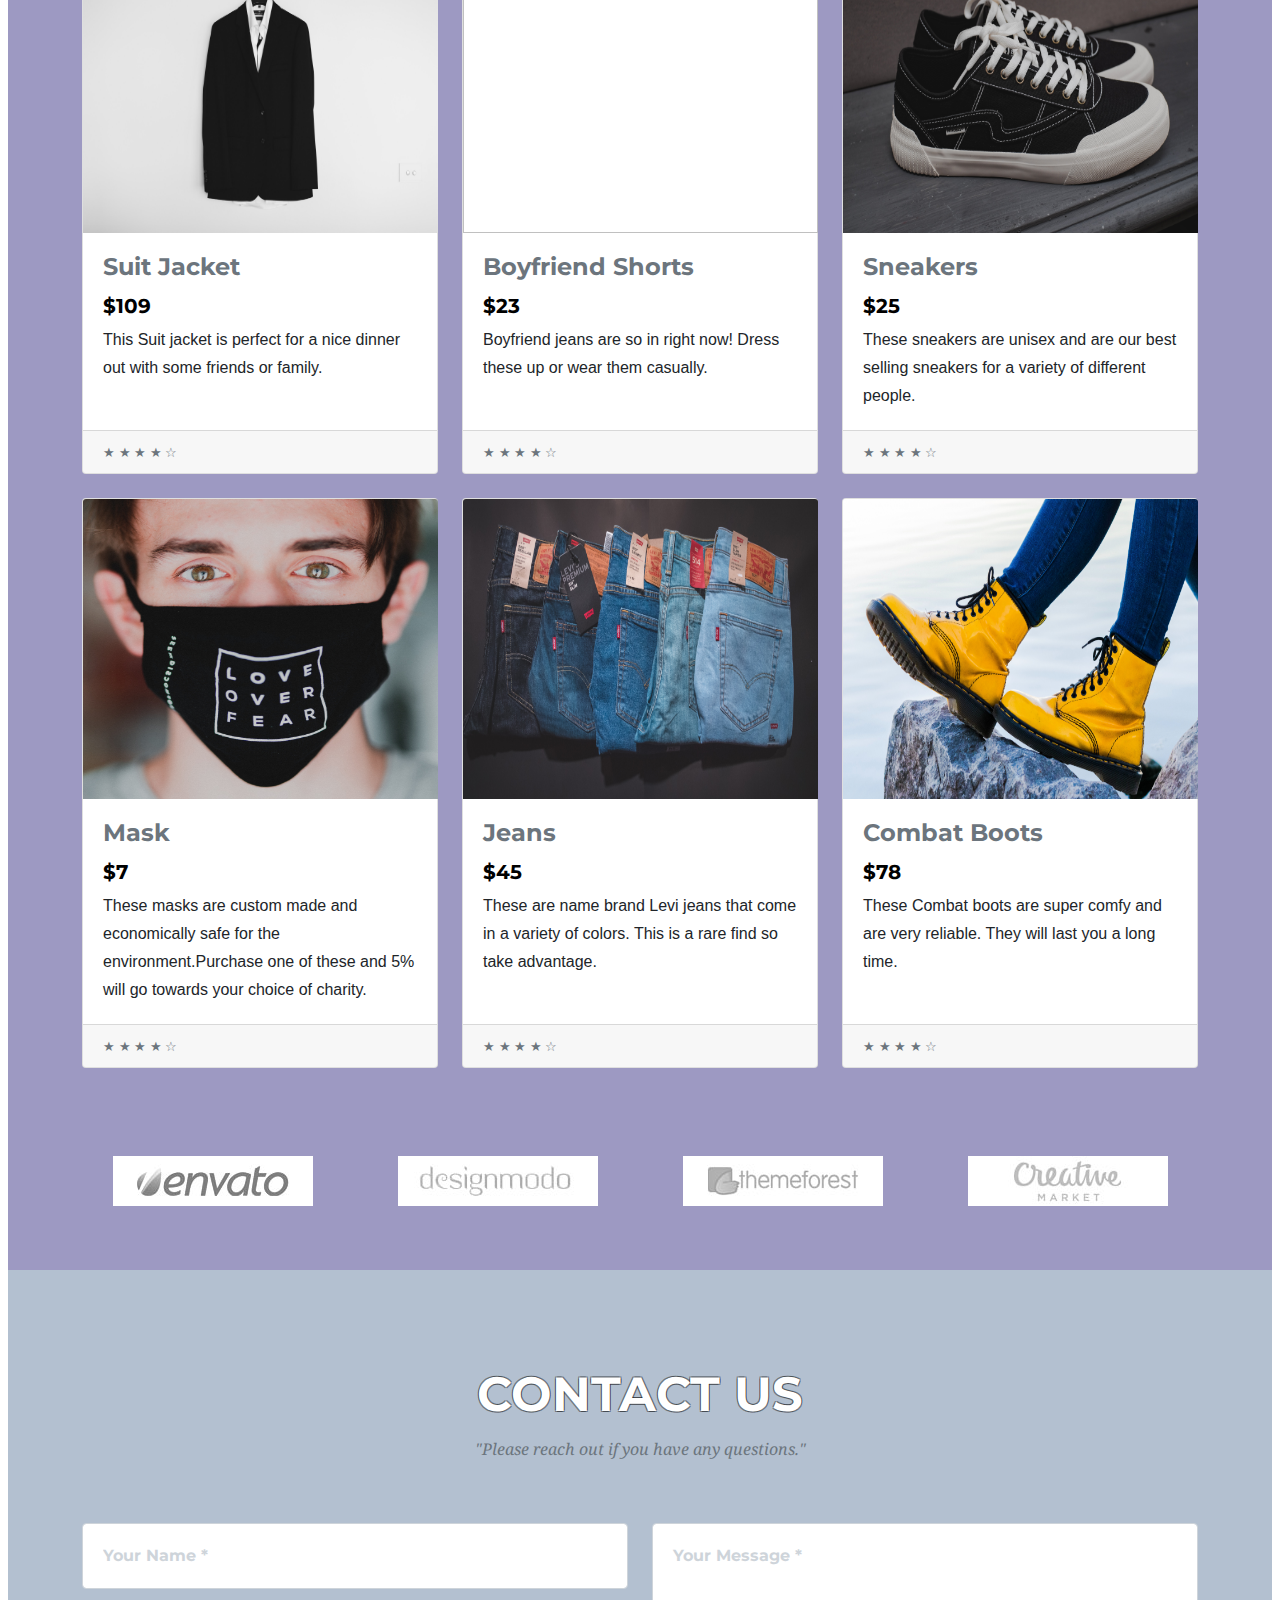
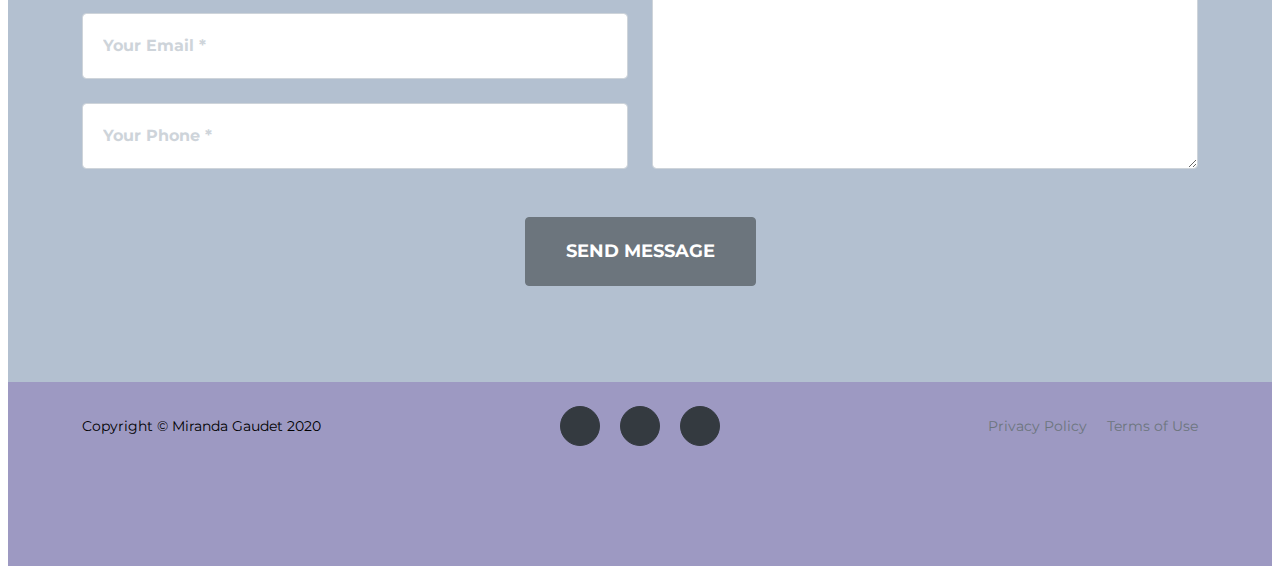
==== commit 0b1435d3: "Added shopping page and shopping cart" ====
--- a/index.html
+++ b/index.html
@@ -31,6 +31,7 @@
                         <li class="nav-item"><a class="nav-link js-scroll-trigger" href="#portfolio">Models</a></li>
                         <li class="nav-item"><a class="nav-link js-scroll-trigger" href="#shopping">Shopping</a></li>
                         <li class="nav-item"><a class="nav-link js-scroll-trigger" href="#contact">Contact</a></li>
+                       <li class="nav-item"><a class="nav-link js-scroll-trigger" href="#shopping-cart">  <i class="fas fa-shopping-cart"></i></a></li>
                     </ul>
                 </div>
             </div>
@@ -47,7 +48,7 @@
         <section class="page-section1" id="services">
             <div class="container">
                 <div class="text-center">
-                    <h2 class="section-heading text-uppercase">Services</h2>
+                    <h2 class="section-heading text-uppercase overlay ">Services</h2>
                     <h3 class="section-subheading text-muted">"We are a very unique company" </h3>
                 </div>
                 <div class="row text-center">
@@ -56,7 +57,7 @@
                             <i class="fas fa-circle fa-stack-2x text-primary"></i>
                             <i class="fas fa-shopping-cart fa-stack-1x fa-inverse"></i>
                         </span>
-                        <h4 class="my-3">Shop</h4>
+                        <h4 class="my-3 ">Shop</h4>
                         <p class="text-muted">"Come stop in and shop for what you love at a very affordable price"</p>
                     </div>
                     <div class="col-md-4">
@@ -64,7 +65,7 @@
                             <i class="fas fa-circle fa-stack-2x text-primary"></i>
                             <i class="fas fa-graduation-cap fa-stack-1x fa-inverse"></i>
                         </span>
-                        <h4 class="my-3"> Career</h4>
+                        <h4 class="my-3 "> Career</h4>
                         <p class="text-muted">"We hire people to model our clothes. It doesnt matter how much expierence you have. Drop your contact information down below."</p>
                     </div>
                     <div class="col-md-4">
@@ -72,7 +73,7 @@
                             <i class="fas fa-circle fa-stack-2x text-primary"></i>
                             <i class="fas fa-handshake fa-stack 1x fa-inverse"></i>
                         </span>
-                        <h4 class="my-3">Exchange</h4>
+                        <h4 class="my-3 ">Exchange</h4>
                         <p class="text-muted">"If you bring in a piece of clothing for around the same price, you can do a friendly exchange. Its that easy"</p>
                     </div>
                 </div>
@@ -84,7 +85,7 @@
             <div class="container">
                 <div class="text-center">
                     <h2 class="section-heading text-uppercase overlay"> Models</h2>
-                    <h3 class="section-subheading text-muted"></h3>
+                    <h3 class="section-subheading text-muted"> "Our beautiful Models"</h3>
                 </div>
                 <div class="row">
                     <div class="col-lg-4 col-sm-6 mb-4">
@@ -92,7 +93,7 @@
                                 <div class="portfolio-hover">
                                     <div class="portfolio-hover-content"><i class=""></i></div>
                                 </div>
-                                <img class="img-fluid" src="assets/img/ussama-azam-5IcEBmSOQq0-unsplash.jpg" alt="" />
+                                <img class="img-fluid" src="assets/img/ussama-azam-5IcEBmSOQq0-unsplash.jpg" alt="" style="width:450px;height:500px;"/>
                             </a>
                             <div class="portfolio-caption">
                                 <div class="portfolio-caption-heading">Jessica Trotter</div>
@@ -105,11 +106,11 @@
                                 <div class="portfolio-hover">
                                     <div class="portfolio-hover-content"><i class=""></i></div>
                                 </div>
-                                <img class="img-fluid" src="assets/img/kate-skumen-PJRabkuH3_Q-unsplash.jpg" alt="" />
+                                <img class="img-fluid" src="assets/img/kate-skumen-PJRabkuH3_Q-unsplash.jpg" alt="" style="width:450px;height:500px;" />
                             </a>
                             <div class="portfolio-caption">
                                 <div class="portfolio-caption-heading">Melissa Willison</div>
-                                <div class="portfolio-caption-subheading text-muted">"I have gained soo much confidence medeling for this company, they have made me feel more comfortable in my own skin"</div>
+                                <div class="portfolio-caption-subheading text-muted">"I have gained soo much confidence modeling for this company."</div>
                             </div>
                         </div>
                     </div>
@@ -118,11 +119,11 @@
                                 <div class="portfolio-hover">
                                     <div class="portfolio-hover-content"><i class=""></i></div>
                                 </div>
-                                <img class="img-fluid" src="assets/img/abhishek-shintre-su5wDeFXn1U-unsplash.jpg" alt="" />
+                                <img class="img-fluid" src="assets/img/abhishek-shintre-su5wDeFXn1U-unsplash.jpg" alt="" style="width:450px;height:500px;" />
                             </a>
                             <div class="portfolio-caption">
                                 <div class="portfolio-caption-heading">Jason Jax</div>
-                                <div class="portfolio-caption-subheading text-muted">"I got my first real modelling gig after modeling for Thrift Store. They helped me get my dream job"</div>
+                                <div class="portfolio-caption-subheading text-muted">"I got my first real modelling gig after modeling for Thrift Store."</div>
                             </div>
                         </div>
                     </div>
@@ -131,11 +132,11 @@
                                 <div class="portfolio-hover">
                                     <div class="portfolio-hover-content"><i class=""></i></div>
                                 </div>
-                                <img class="img-fluid" src="assets/tyler-nix-EROkgfEWh8s-unsplash.jpg" alt="" />
+                                <img class="img-fluid" src="assets/tyler-nix-EROkgfEWh8s-unsplash.jpg" alt="" style="width:450px;height:500px;"/>
                             </a>
                             <div class="portfolio-caption">
                                 <div class="portfolio-caption-heading">Brianna Jones</div>
-                                <div class="portfolio-caption-subheading text-muted">"I highly reccomend working for this amazing team. They arent just my bosses but also my best friends"</div>
+                                <div class="portfolio-caption-subheading text-muted">"I highly reccomend working for this amazing team."</div>
                             </div>
                         </div>
                     </div>
@@ -144,11 +145,11 @@
                                 <div class="portfolio-hover">
                                     <div class="portfolio-hover-content"><i class=""></i></div>
                                 </div>
-                                <img class="img-fluid" src="assets/brooke-cagle-ePpTKpJdBRQ-unsplash.jpg" alt="" />
+                                <img class="img-fluid" src="assets/brooke-cagle-ePpTKpJdBRQ-unsplash.jpg" alt="" style="width:450px;height:500px;"/>
                             </a>
                             <div class="portfolio-caption">
                                 <div class="portfolio-caption-heading">Sam Smith</div>
-                                <div class="portfolio-caption-subheading text-muted">"Working for Thrift Store has been more than a job to me. Its a place i consider a second home"</div>
+                                <div class="portfolio-caption-subheading text-muted">"Working for Thrift Store has been more than a job to me."</div>
                             </div>
                         </div>
                     </div>
@@ -157,11 +158,11 @@
                                 <div class="portfolio-hover">
                                     <div class="portfolio-hover-content"><i class=""></i></div>
                                 </div>
-                                <img class="img-fluid" src="assets/long-truong-n7lL4LQbkbs-unsplash.jpg" alt="" />
+                                <img class="img-fluid" src="assets/long-truong-n7lL4LQbkbs-unsplash.jpg" alt="" style="width:450px;height:500px;"/>
                             </a>
                             <div class="portfolio-caption">
                                 <div class="portfolio-caption-heading">James Michaels</div>
-                                <div class="portfolio-caption-subheading text-muted">"I have not always felt comforable in my own skin. I have had more confidence than ever working for Thrift Store"</div>
+                                <div class="portfolio-caption-subheading text-muted">"I have had more confidence than ever working for Thrift Store"</div>
                             </div>
                         </div>
                     </div>
@@ -214,103 +215,103 @@
             </div>
         </section>-->
         <!-- Clients-->
-        <section class="page-section2 bg-light" id="shopping">
+        <section class="page-section5 bg-light" id="shopping">
             <div class="container">
                 <div class="text-center">
-                    <h2 class="section-heading text-uppercase overlay"> Shopping.</h2>
-                    <h3 class="section-subheading text-muted"></h3>
+                    <h2 class="section-heading text-uppercase overlay"> Shopping</h2>
+                    <h3 class="section-subheading text-muted"> "Come check out our shop"</h3>
                 </div>
           <div class="row">
 
             <div class="col-lg-4 col-md-6 mb-4">
               <div class="card h-100">
-                <a href="#"><img class="card-img-top" src="http://placehold.it/700x400" alt=""></a>
-                <div class="card-body">
-                  <h4 class="card-title">
-                    <a href="#">Item One</a>
-                  </h4>
-                  <h5>$24.99</h5>
-                  <p class="card-text">Lorem ipsum dolor sit amet, consectetur adipisicing elit. Amet numquam aspernatur!</p>
-                </div>
-                <div class="card-footer">
-                  <small class="text-muted">&#9733; &#9733; &#9733; &#9733; &#9734;</small>
-                </div>
-              </div>
-            </div>
-
-            <div class="col-lg-4 col-md-6 mb-4">
-              <div class="card h-100">
-                <a href="#"><img class="card-img-top" src="http://placehold.it/700x400" alt=""></a>
-                <div class="card-body">
-                  <h4 class="card-title">
-                    <a href="#">Item Two</a>
-                  </h4>
-                  <h5>$24.99</h5>
-                  <p class="card-text">Lorem ipsum dolor sit amet, consectetur adipisicing elit. Amet numquam aspernatur! Lorem ipsum dolor sit amet.</p>
-                </div>
-                <div class="card-footer">
-                  <small class="text-muted">&#9733; &#9733; &#9733; &#9733; &#9734;</small>
-                </div>
-              </div>
-            </div>
-
-            <div class="col-lg-4 col-md-6 mb-4">
-              <div class="card h-100">
-                <a href="#"><img class="card-img-top" src="http://placehold.it/700x400" alt=""></a>
-                <div class="card-body">
-                  <h4 class="card-title">
-                    <a href="#">Item Three</a>
-                  </h4>
-                  <h5>$24.99</h5>
-                  <p class="card-text">Lorem ipsum dolor sit amet, consectetur adipisicing elit. Amet numquam aspernatur!</p>
-                </div>
-                <div class="card-footer">
-                  <small class="text-muted">&#9733; &#9733; &#9733; &#9733; &#9734;</small>
-                </div>
-              </div>
-            </div>
-
-            <div class="col-lg-4 col-md-6 mb-4">
-              <div class="card h-100">
-                <a href="#"><img class="card-img-top" src="http://placehold.it/700x400" alt=""></a>
-                <div class="card-body">
-                  <h4 class="card-title">
-                    <a href="#">Item Four</a>
-                  </h4>
-                  <h5>$24.99</h5>
-                  <p class="card-text">Lorem ipsum dolor sit amet, consectetur adipisicing elit. Amet numquam aspernatur!</p>
-                </div>
-                <div class="card-footer">
-                  <small class="text-muted">&#9733; &#9733; &#9733; &#9733; &#9734;</small>
-                </div>
-              </div>
-            </div>
-
-            <div class="col-lg-4 col-md-6 mb-4">
-              <div class="card h-100">
-                <a href="#"><img class="card-img-top" src="http://placehold.it/700x400" alt=""></a>
-                <div class="card-body">
-                  <h4 class="card-title">
-                    <a href="#">Item Five</a>
-                  </h4>
-                  <h5>$24.99</h5>
-                  <p class="card-text">Lorem ipsum dolor sit amet, consectetur adipisicing elit. Amet numquam aspernatur! Lorem ipsum dolor sit amet.</p>
-                </div>
-                <div class="card-footer">
-                  <small class="text-muted">&#9733; &#9733; &#9733; &#9733; &#9734;</small>
-                </div>
-              </div>
-            </div>
-
-            <div class="col-lg-4 col-md-6 mb-4">
-              <div class="card h-100">
-                <a href="#"><img class="card-img-top" src="http://placehold.it/700x400" alt=""></a>
-                <div class="card-body">
-                  <h4 class="card-title">
-                    <a href="#">Item Six</a>
-                  </h4>
-                  <h5>$24.99</h5>
-                  <p class="card-text">Lorem ipsum dolor sit amet, consectetur adipisicing elit. Amet numquam aspernatur!</p>
+                <a href="#"><img class="card-img-top" src="assets/img/gez-xavier-mansfield-b34E1vh1tYU-unsplash.jpg" alt=""style="width:355px;height:300px;" </a>
+                <div class="card-body">
+                  <h4 class="card-title">
+                    <a href="#">Suit Jacket</a>
+                  </h4>
+                  <h5>$109</h5>
+                  <p class="card-text">This Suit jacket is perfect for a nice dinner out with some friends or family.</p>
+                </div>
+                <div class="card-footer">
+                  <small class="text-muted">&#9733; &#9733; &#9733; &#9733; &#9734;</small>
+                </div>
+              </div>
+            </div>
+
+            <div class="col-lg-4 col-md-6 mb-4">
+              <div class="card h-100">
+                <a href="#"><img class="card-img-top" src="assets/img/engin-akyurt-Hd4nlxLgIbA-unsplash 2.jpg" alt=""style="width:355px;height:300px;"></a>
+                <div class="card-body">
+                  <h4 class="card-title">
+                    <a href="#">Boyfriend Shorts</a>
+                  </h4>
+                  <h5>$23</h5>
+                  <p class="card-text">Boyfriend jeans are so in right now! Dress these up or wear them casually.</p>
+                </div>
+                <div class="card-footer">
+                  <small class="text-muted">&#9733; &#9733; &#9733; &#9733; &#9734;</small>
+                </div>
+              </div>
+            </div>
+
+            <div class="col-lg-4 col-md-6 mb-4">
+              <div class="card h-100">
+                <a href="#"><img class="card-img-top" src="assets/img/arif-maulana-JgYrqvyqQ7Q-unsplash.jpg" alt=""style="width:355px;height:300px;"></a>
+                <div class="card-body">
+                  <h4 class="card-title">
+                    <a href="#">Sneakers</a>
+                  </h4>
+                  <h5>$25</h5>
+                  <p class="card-text">These sneakers are unisex and are our best selling sneakers for a variety of different people. </p>
+                </div>
+                <div class="card-footer">
+                  <small class="text-muted">&#9733; &#9733; &#9733; &#9733; &#9734;</small>
+                </div>
+              </div>
+            </div>
+
+            <div class="col-lg-4 col-md-6 mb-4">
+              <div class="card h-100">
+                <a href="#"><img class="card-img-top" src="assets/img/jakob-braun-TtcqdvVf1Z4-unsplash.jpg" alt=""style="width:355px;height:300px;"></a>
+                <div class="card-body">
+                  <h4 class="card-title">
+                    <a href="#">Mask</a>
+                  </h4>
+                  <h5>$7</h5>
+                  <p class="card-text">These masks are custom made and economically safe for the environment.Purchase one of these and 5% will go towards your choice of charity.</p>
+                </div>
+                <div class="card-footer">
+                  <small class="text-muted">&#9733; &#9733; &#9733; &#9733; &#9734;</small>
+                </div>
+              </div>
+            </div>
+
+            <div class="col-lg-4 col-md-6 mb-4">
+              <div class="card h-100">
+                <a href="#"><img class="card-img-top" src="assets/img/eduardo-pastor-3oejsU5OQVk-unsplash.jpg" alt=""style="width:355px;height:300px;"></a>
+                <div class="card-body">
+                  <h4 class="card-title">
+                    <a href="#">Jeans</a>
+                  </h4>
+                  <h5>$45</h5>
+                  <p class="card-text"> These are name brand Levi jeans that come in a variety of colors. This is a rare find so take advantage.</p>
+                </div>
+                <div class="card-footer">
+                  <small class="text-muted">&#9733; &#9733; &#9733; &#9733; &#9734;</small>
+                </div>
+              </div>
+            </div>
+
+            <div class="col-lg-4 col-md-6 mb-4">
+              <div class="card h-100">
+                <a href="#"><img class="card-img-top" src="assets/img/noah-buscher-H6HNYGsyeKQ-unsplash.jpg" alt=""style="width:355px;height:300px;"></a>
+                <div class="card-body">
+                  <h4 class="card-title">
+                    <a href="#shopping-cart"> Combat Boots</a>
+                  </h4>
+                  <h5>$78</h5>
+                  <p class="card-text">These Combat boots are super comfy and are very reliable. They will last you a long time. </p>
                 </div>
                 <div class="card-footer">
                   <small class="text-muted">&#9733; &#9733; &#9733; &#9733; &#9734;</small>
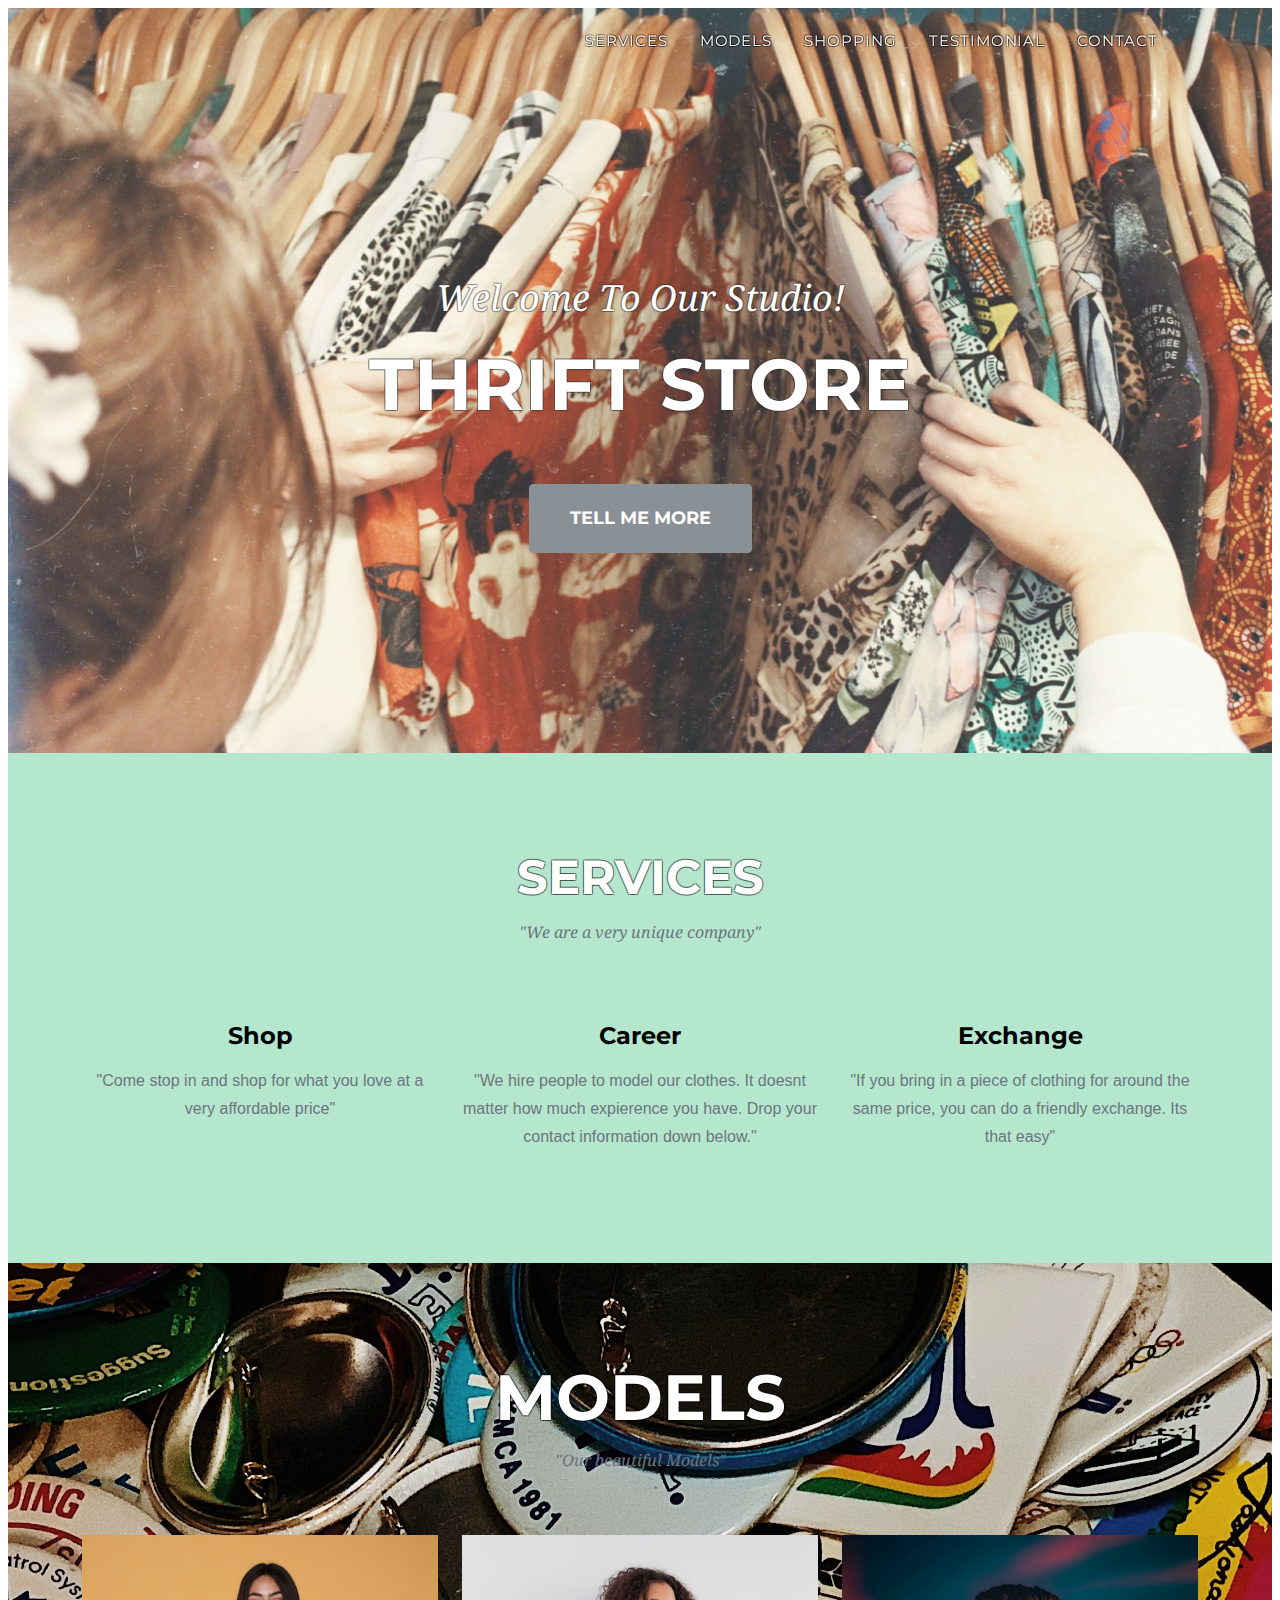
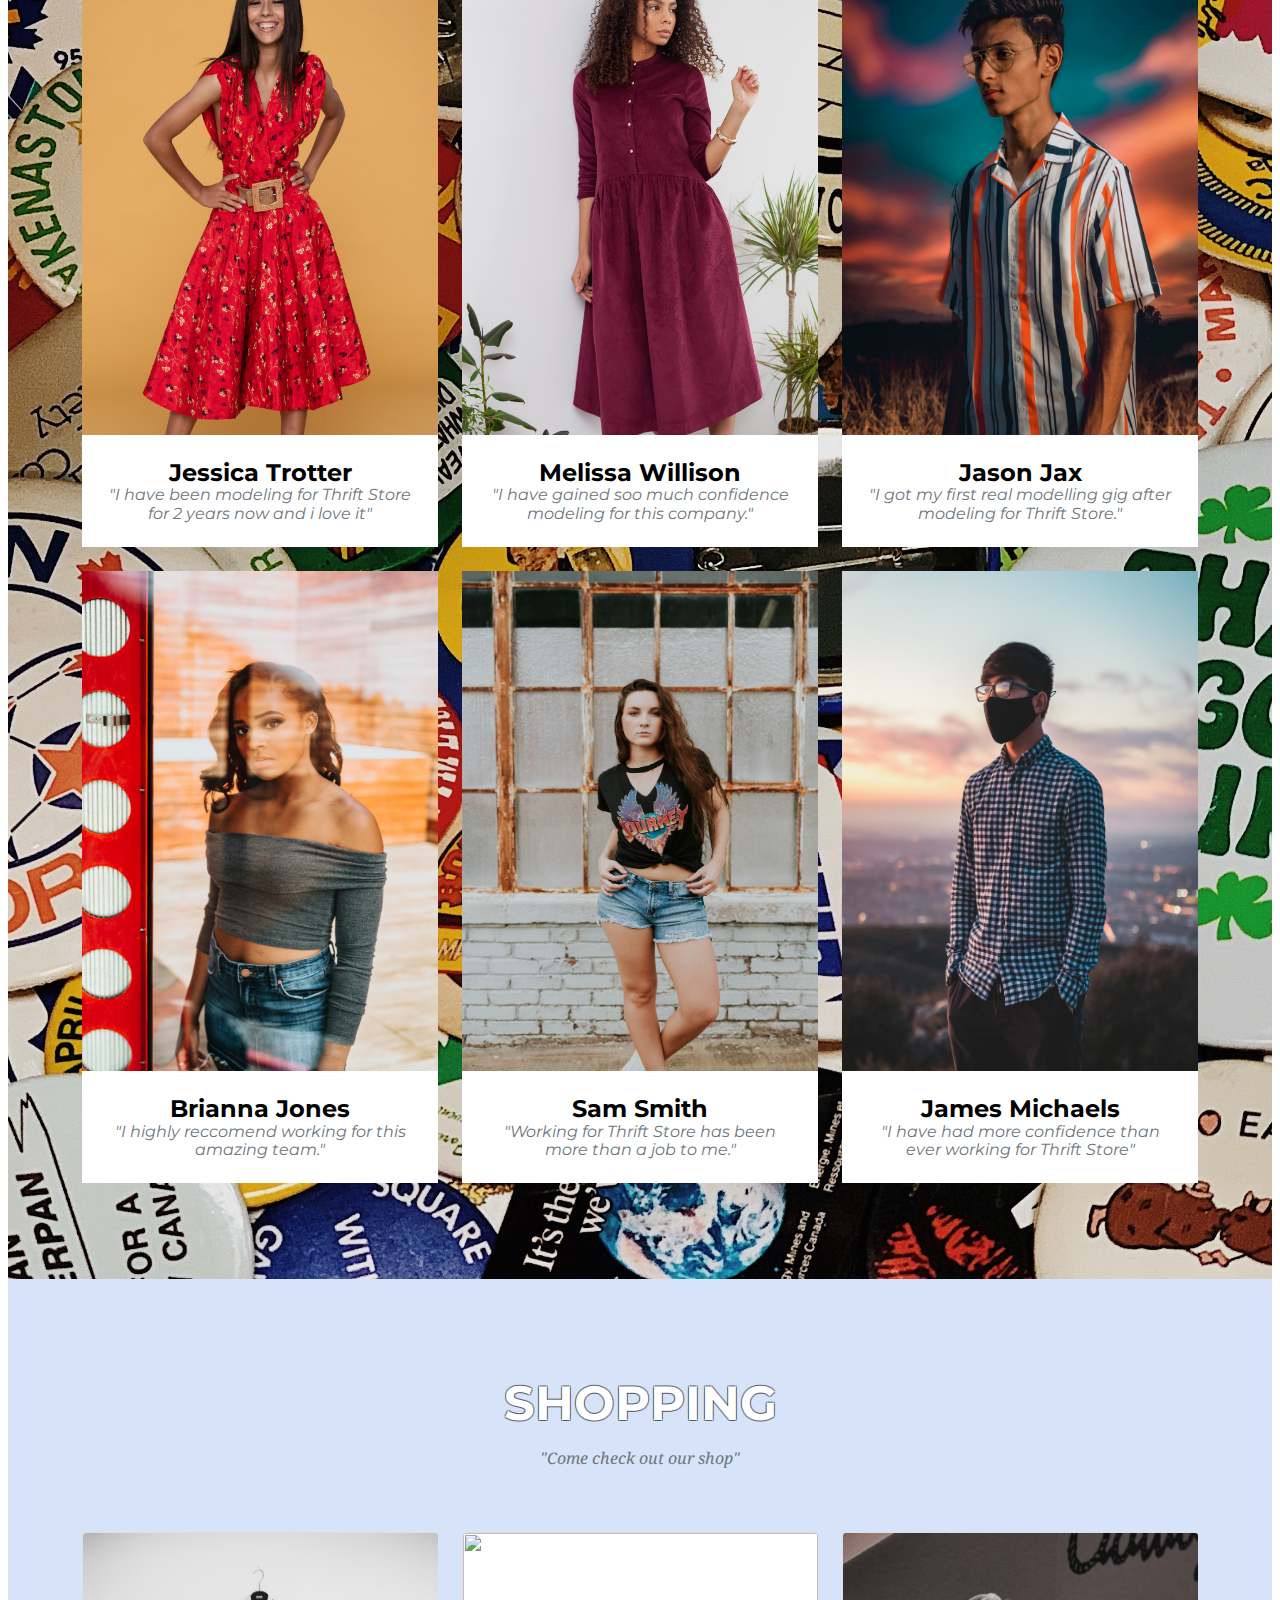
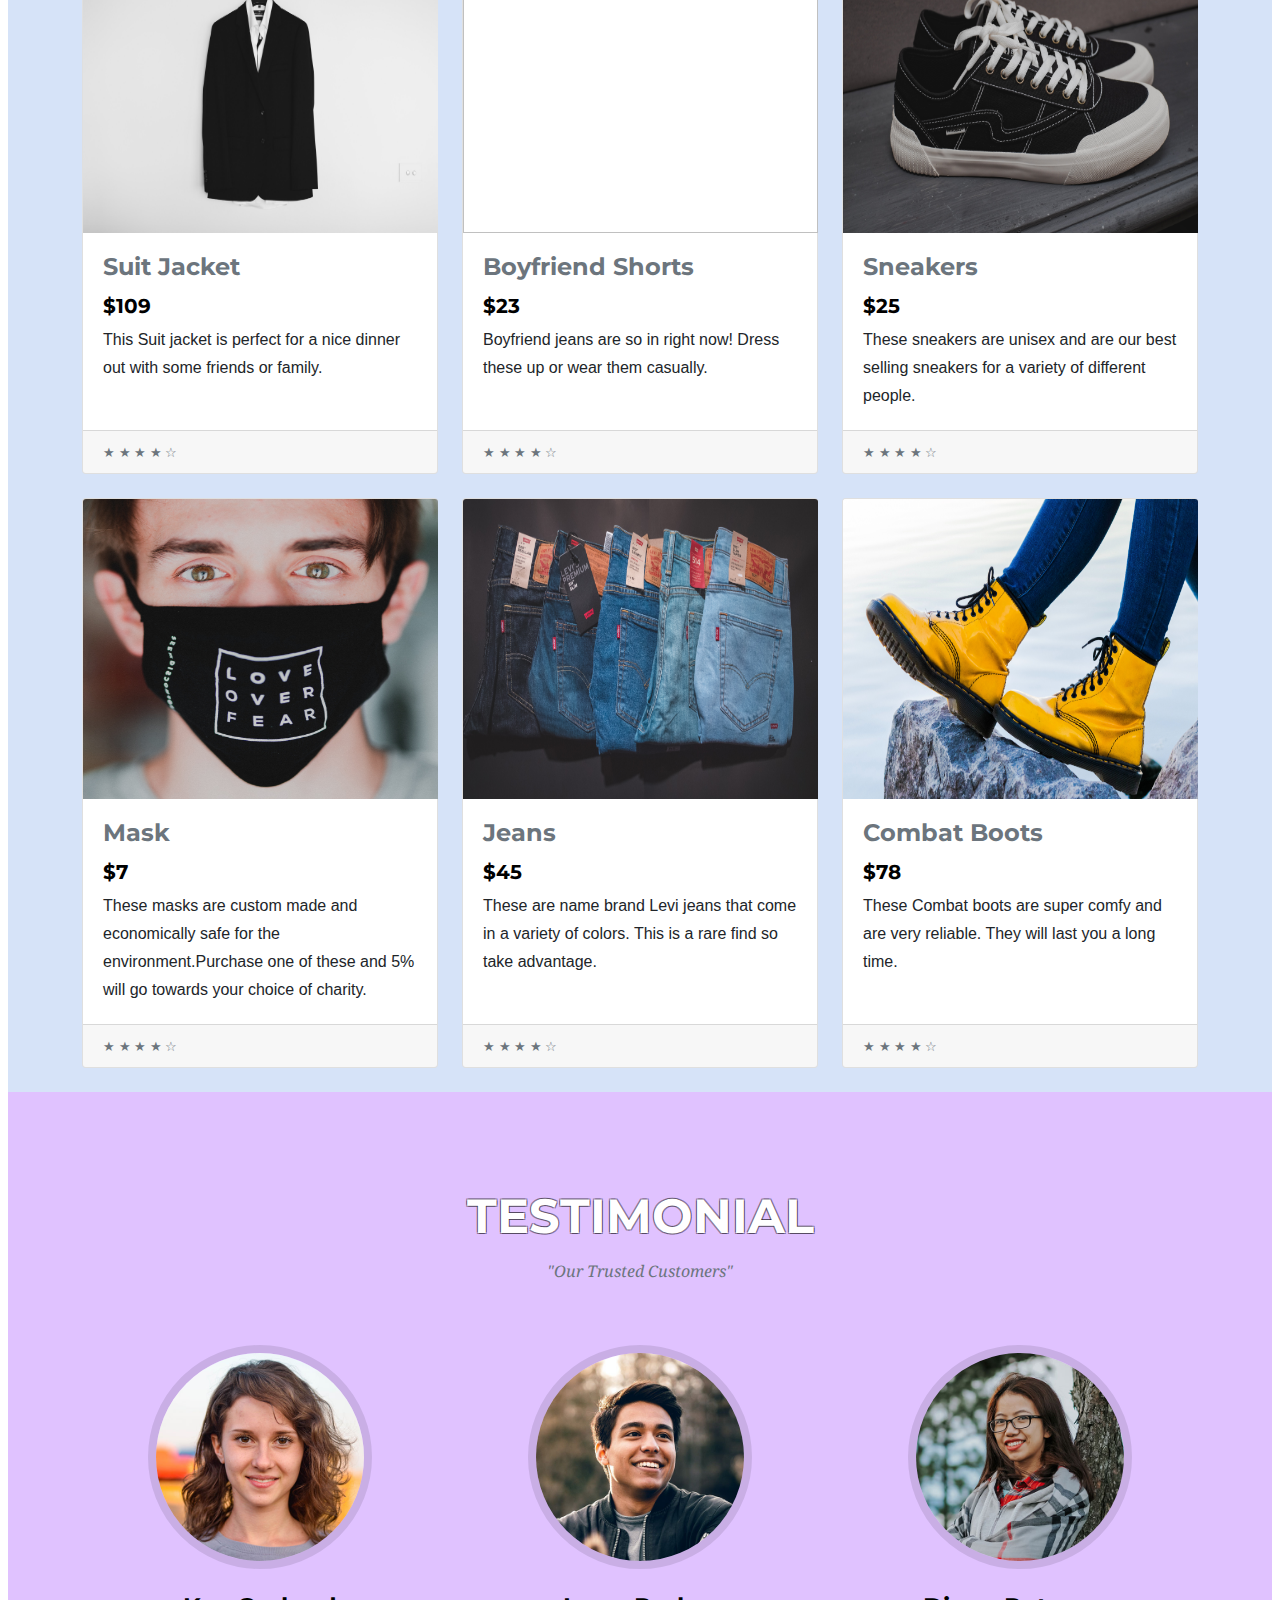
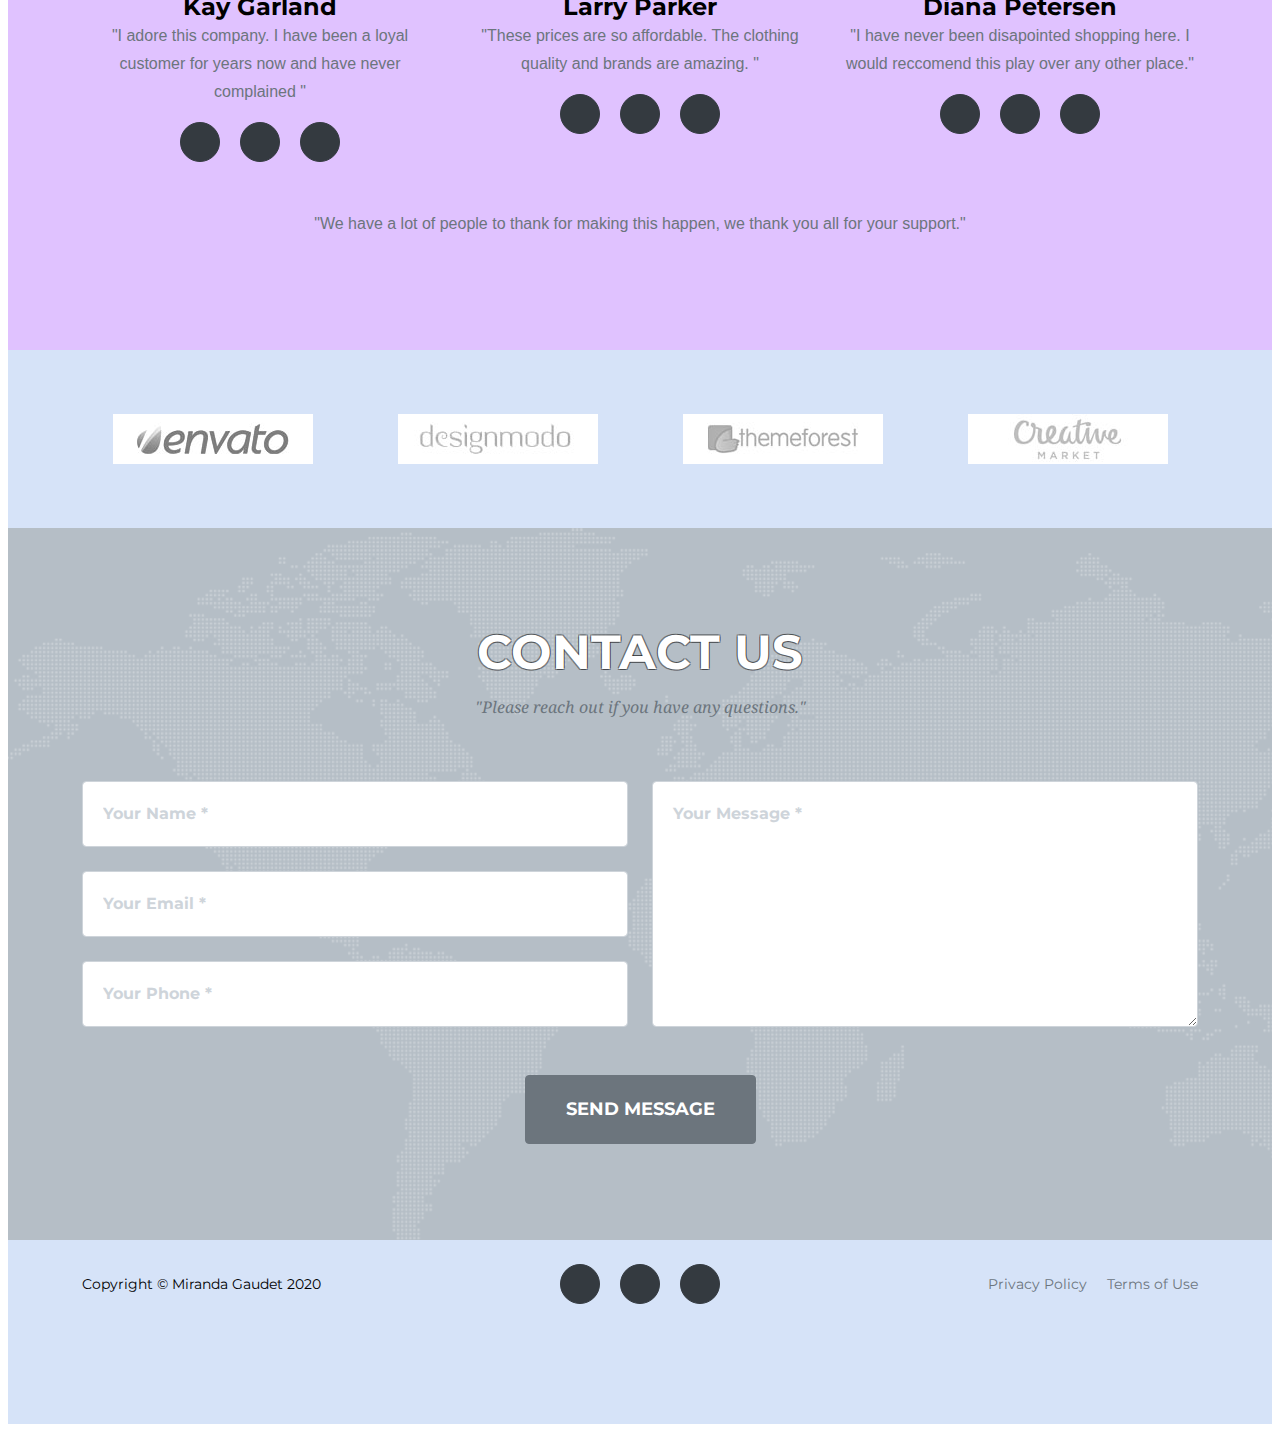
==== commit 6e613053: "changed background colors and added a testimonial" ====
--- a/index.html
+++ b/index.html
@@ -30,6 +30,7 @@
                         <li class="nav-item"><a class="nav-link js-scroll-trigger" href="#services">Services</a></li>
                         <li class="nav-item"><a class="nav-link js-scroll-trigger" href="#portfolio">Models</a></li>
                         <li class="nav-item"><a class="nav-link js-scroll-trigger" href="#shopping">Shopping</a></li>
+                        <li class="nav-item"><a class="nav-link js-scroll-trigger" href="#testimonial">Testimonial</a></li>
                         <li class="nav-item"><a class="nav-link js-scroll-trigger" href="#contact">Contact</a></li>
                        <li class="nav-item"><a class="nav-link js-scroll-trigger" href="#shopping-cart">  <i class="fas fa-shopping-cart"></i></a></li>
                     </ul>
@@ -169,51 +170,6 @@
                 </div>
             </div>
         </section>
-
-        <!-- Team--
-        <section class="page-section3 bg-light" id="team">
-            <div class="container">
-                <div class="text-center">
-                    <h2 class="section-heading text-uppercase">Our Amazing Team</h2>
-                    <h3 class="section-subheading text-muted">"The people who make the magic happen."</h3>
-                </div>
-                <div class="row">
-                    <div class="col-lg-4">
-                        <div class="team-member">
-                            <img class="mx-auto rounded-circle" src="assets/img/team/1.jpg" alt="" />
-                            <h4>Kay Garland</h4>
-                            <p class="text-muted">Lead Designer</p>
-                            <a class="btn btn-dark btn-social mx-2" href="#!"><i class="fab fa-twitter"></i></a>
-                            <a class="btn btn-dark btn-social mx-2" href="#!"><i class="fab fa-facebook-f"></i></a>
-                            <a class="btn btn-dark btn-social mx-2" href="#!"><i class="fab fa-linkedin-in"></i></a>
-                        </div>
-                    </div>
-                    <div class="col-lg-4">
-                        <div class="team-member">
-                            <img class="mx-auto rounded-circle" src="assets/img/team/2.jpg" alt="" />
-                            <h4>Larry Parker</h4>
-                            <p class="text-muted">Lead Marketer</p>
-                            <a class="btn btn-dark btn-social mx-2" href="#!"><i class="fab fa-twitter"></i></a>
-                            <a class="btn btn-dark btn-social mx-2" href="#!"><i class="fab fa-facebook-f"></i></a>
-                            <a class="btn btn-dark btn-social mx-2" href="#!"><i class="fab fa-linkedin-in"></i></a>
-                        </div>
-                    </div>
-                    <div class="col-lg-4">
-                        <div class="team-member">
-                            <img class="mx-auto rounded-circle" src="assets/img/team/3.jpg" alt="" />
-                            <h4>Diana Petersen</h4>
-                            <p class="text-muted">Lead Developer</p>
-                            <a class="btn btn-dark btn-social mx-2" href="#!"><i class="fab fa-twitter"></i></a>
-                            <a class="btn btn-dark btn-social mx-2" href="#!"><i class="fab fa-facebook-f"></i></a>
-                            <a class="btn btn-dark btn-social mx-2" href="#!"><i class="fab fa-linkedin-in"></i></a>
-                        </div>
-                    </div>
-                </div>
-                <div class="row">
-                    <div class="col-lg-8 mx-auto text-center"><p class="large text-muted">"We have a lot of people to thank for making this happen, we thank you all for your support."</p></div>
-                </div>
-            </div>
-        </section>-->
         <!-- Clients-->
         <section class="page-section5 bg-light" id="shopping">
             <div class="container">
@@ -329,6 +285,50 @@
       <!-- /.row -->
 
     </div>
+    <!-- Team-->
+    <section class="page-section3 bg-light" id="testimonial">
+        <div class="container">
+            <div class="text-center">
+                <h2 class="section-heading text-uppercase overlay">Testimonial</h2>
+                <h3 class="section-subheading text-muted">"Our Trusted Customers"</h3>
+            </div>
+            <div class="row">
+                <div class="col-lg-4">
+                    <div class="team-member">
+                        <img class="mx-auto rounded-circle" src="assets/img/team/1.jpg" alt="" />
+                        <h4>Kay Garland</h4>
+                        <p class="text-muted">"I adore this company. I have been a loyal customer for years now and have never complained "</p>
+                        <a class="btn btn-dark btn-social mx-2" href="#!"><i class="fab fa-twitter"></i></a>
+                        <a class="btn btn-dark btn-social mx-2" href="#!"><i class="fab fa-facebook-f"></i></a>
+                        <a class="btn btn-dark btn-social mx-2" href="#!"><i class="fab fa-linkedin-in"></i></a>
+                    </div>
+                </div>
+                <div class="col-lg-4">
+                    <div class="team-member">
+                        <img class="mx-auto rounded-circle" src="assets/img/team/2.jpg" alt="" />
+                        <h4>Larry Parker</h4>
+                        <p class="text-muted">"These prices are so affordable. The clothing quality and brands are amazing. "</p>
+                        <a class="btn btn-dark btn-social mx-2" href="#!"><i class="fab fa-twitter"></i></a>
+                        <a class="btn btn-dark btn-social mx-2" href="#!"><i class="fab fa-facebook-f"></i></a>
+                        <a class="btn btn-dark btn-social mx-2" href="#!"><i class="fab fa-linkedin-in"></i></a>
+                    </div>
+                </div>
+                <div class="col-lg-4">
+                    <div class="team-member">
+                        <img class="mx-auto rounded-circle" src="assets/img/team/3.jpg" alt="" />
+                        <h4>Diana Petersen</h4>
+                        <p class="text-muted">"I have never been disapointed shopping here. I would reccomend this play over any other place."</p>
+                        <a class="btn btn-dark btn-social mx-2" href="#!"><i class="fab fa-twitter"></i></a>
+                        <a class="btn btn-dark btn-social mx-2" href="#!"><i class="fab fa-facebook-f"></i></a>
+                        <a class="btn btn-dark btn-social mx-2" href="#!"><i class="fab fa-linkedin-in"></i></a>
+                    </div>
+                </div>
+            </div>
+            <div class="row">
+                <div class="col-lg-8 mx-auto text-center"><p class="large text-muted">"We have a lot of people to thank for making this happen, we thank you all for your support."</p></div>
+            </div>
+        </div>
+    </section>
     <!-- /.container -->
         <div class="py-5">
             <div class="container">
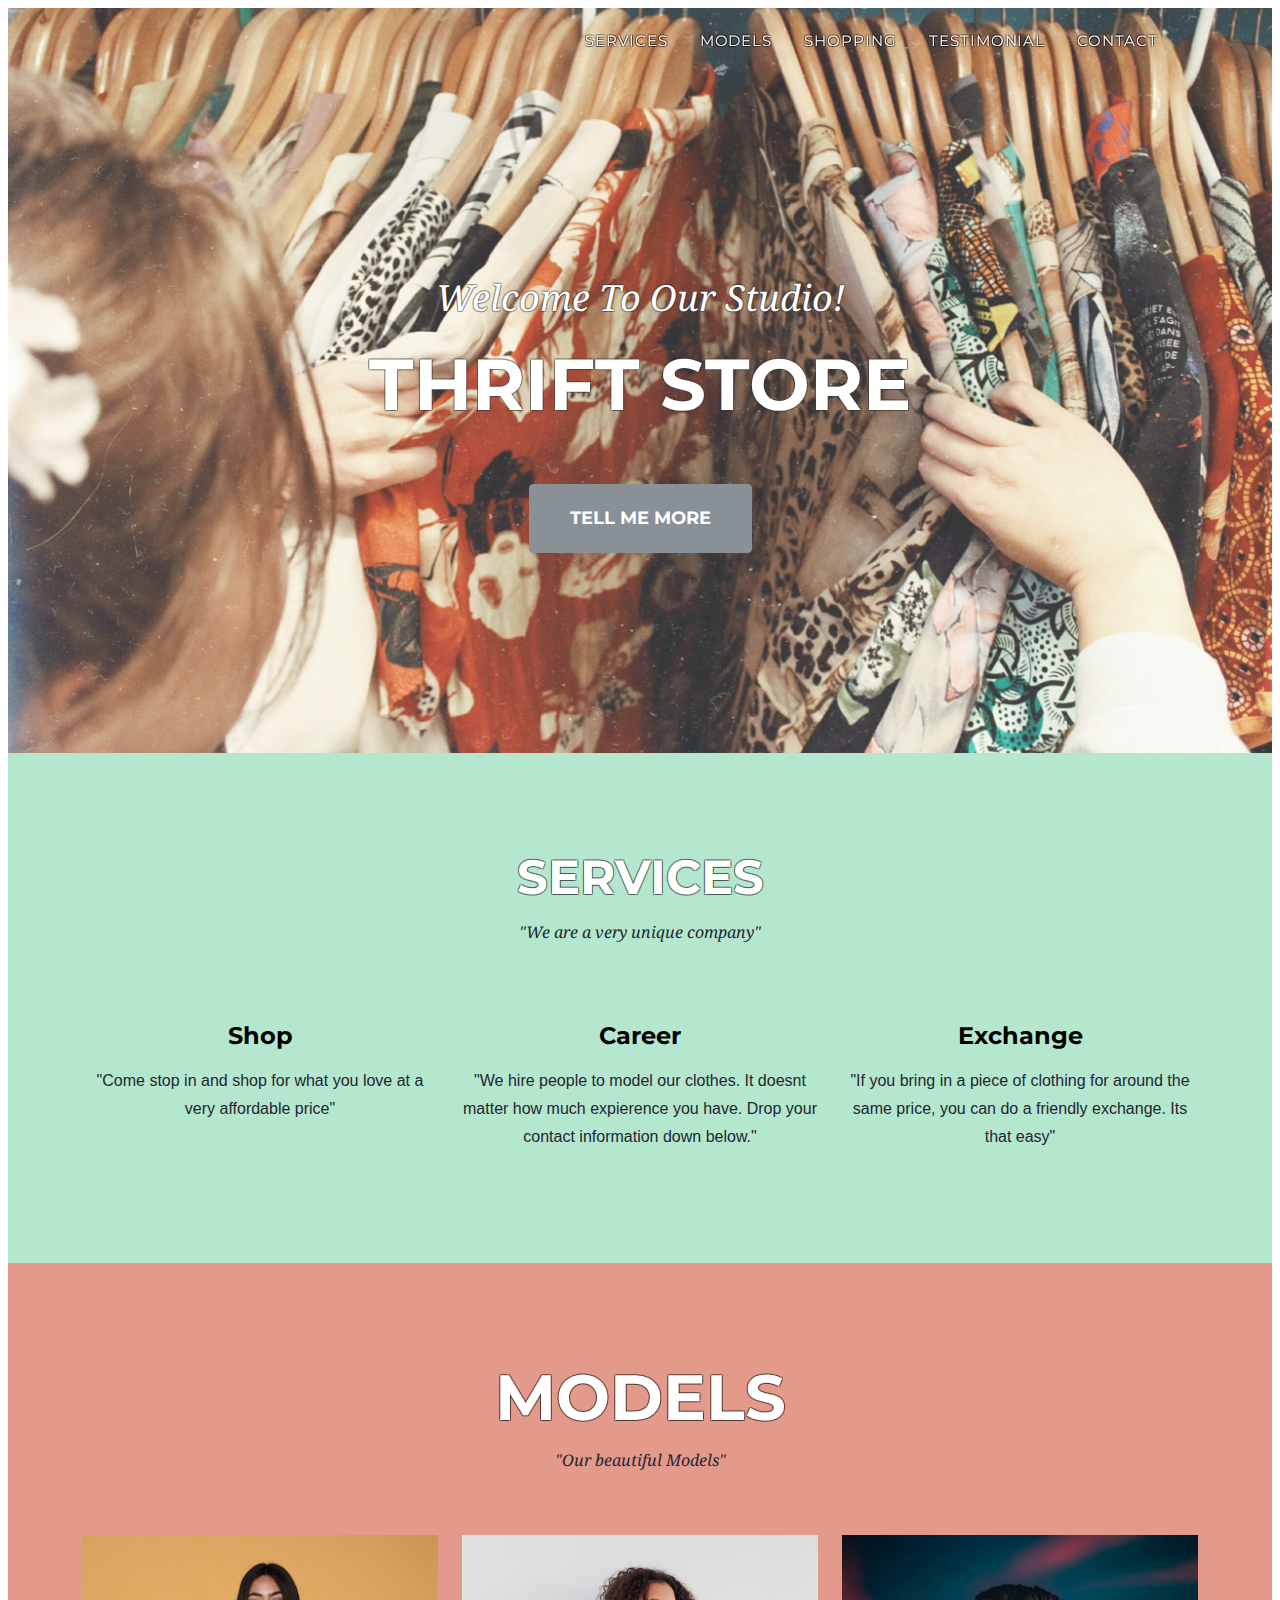
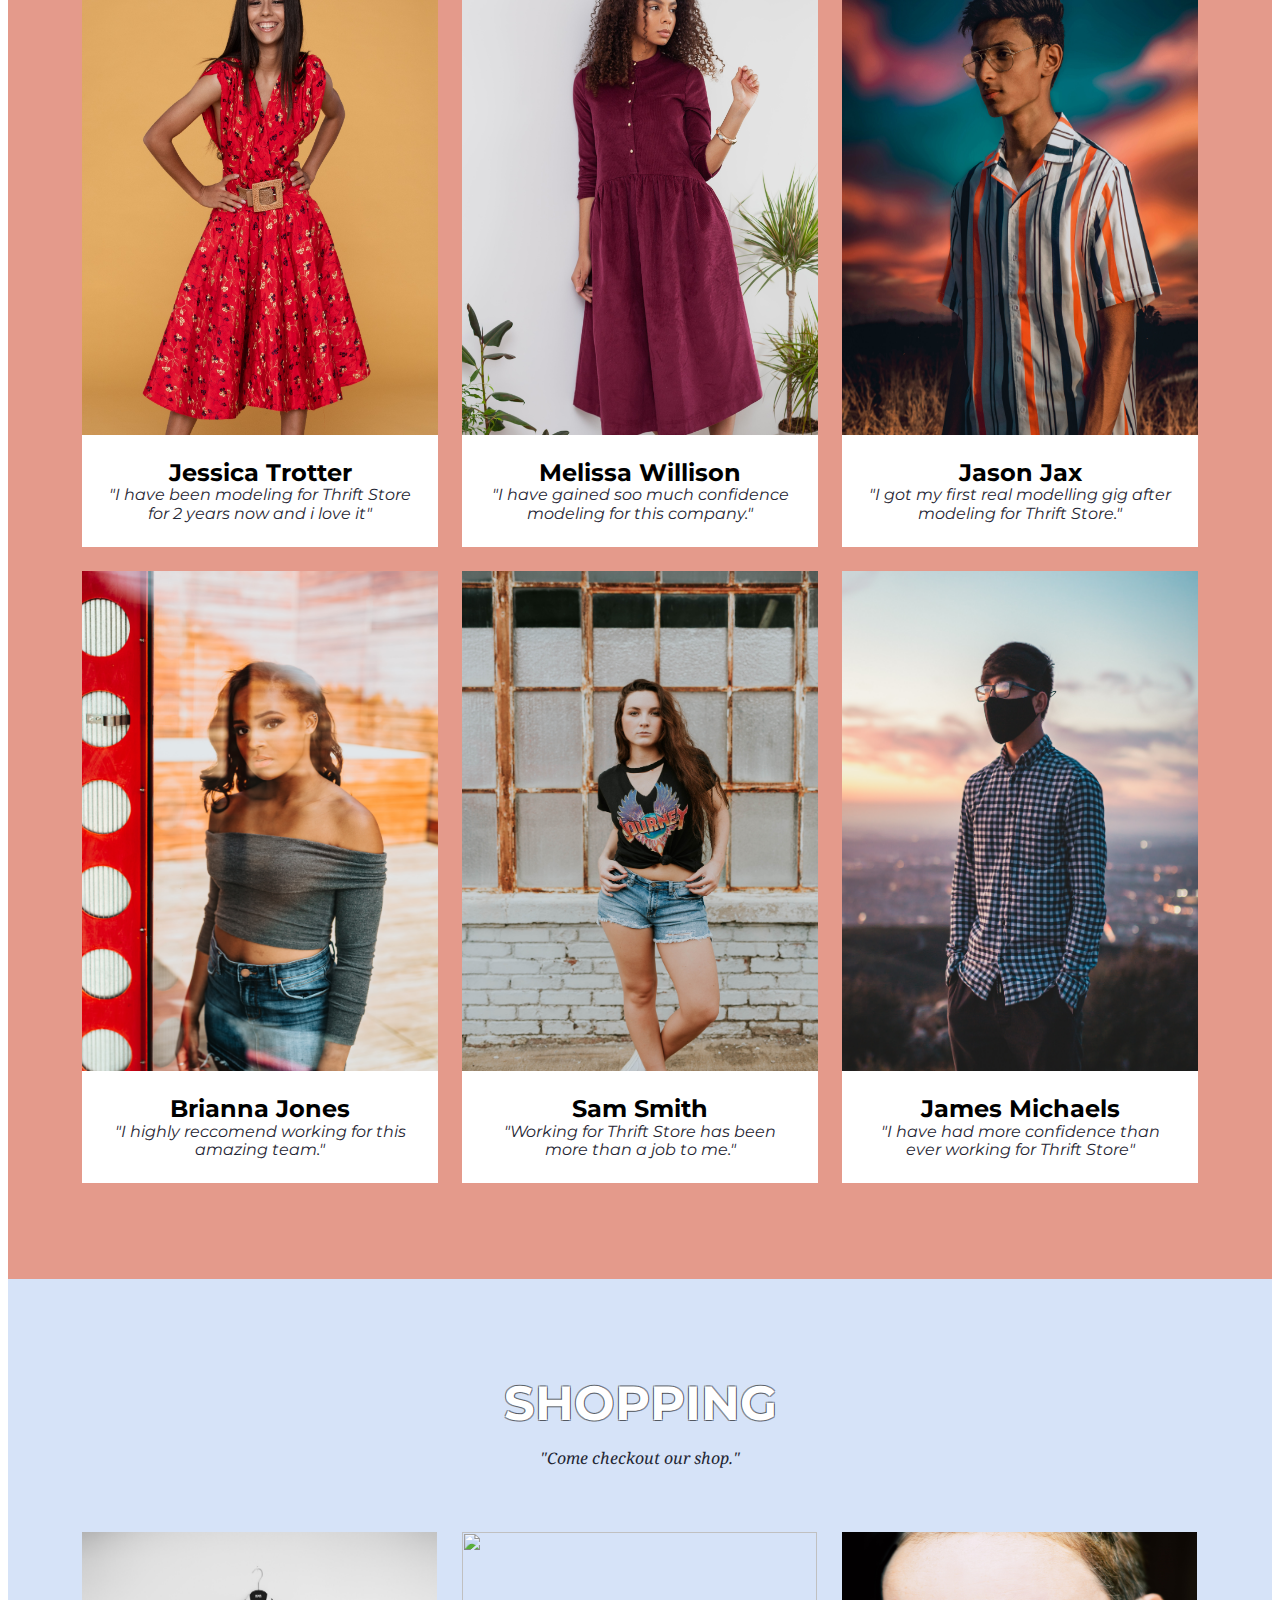
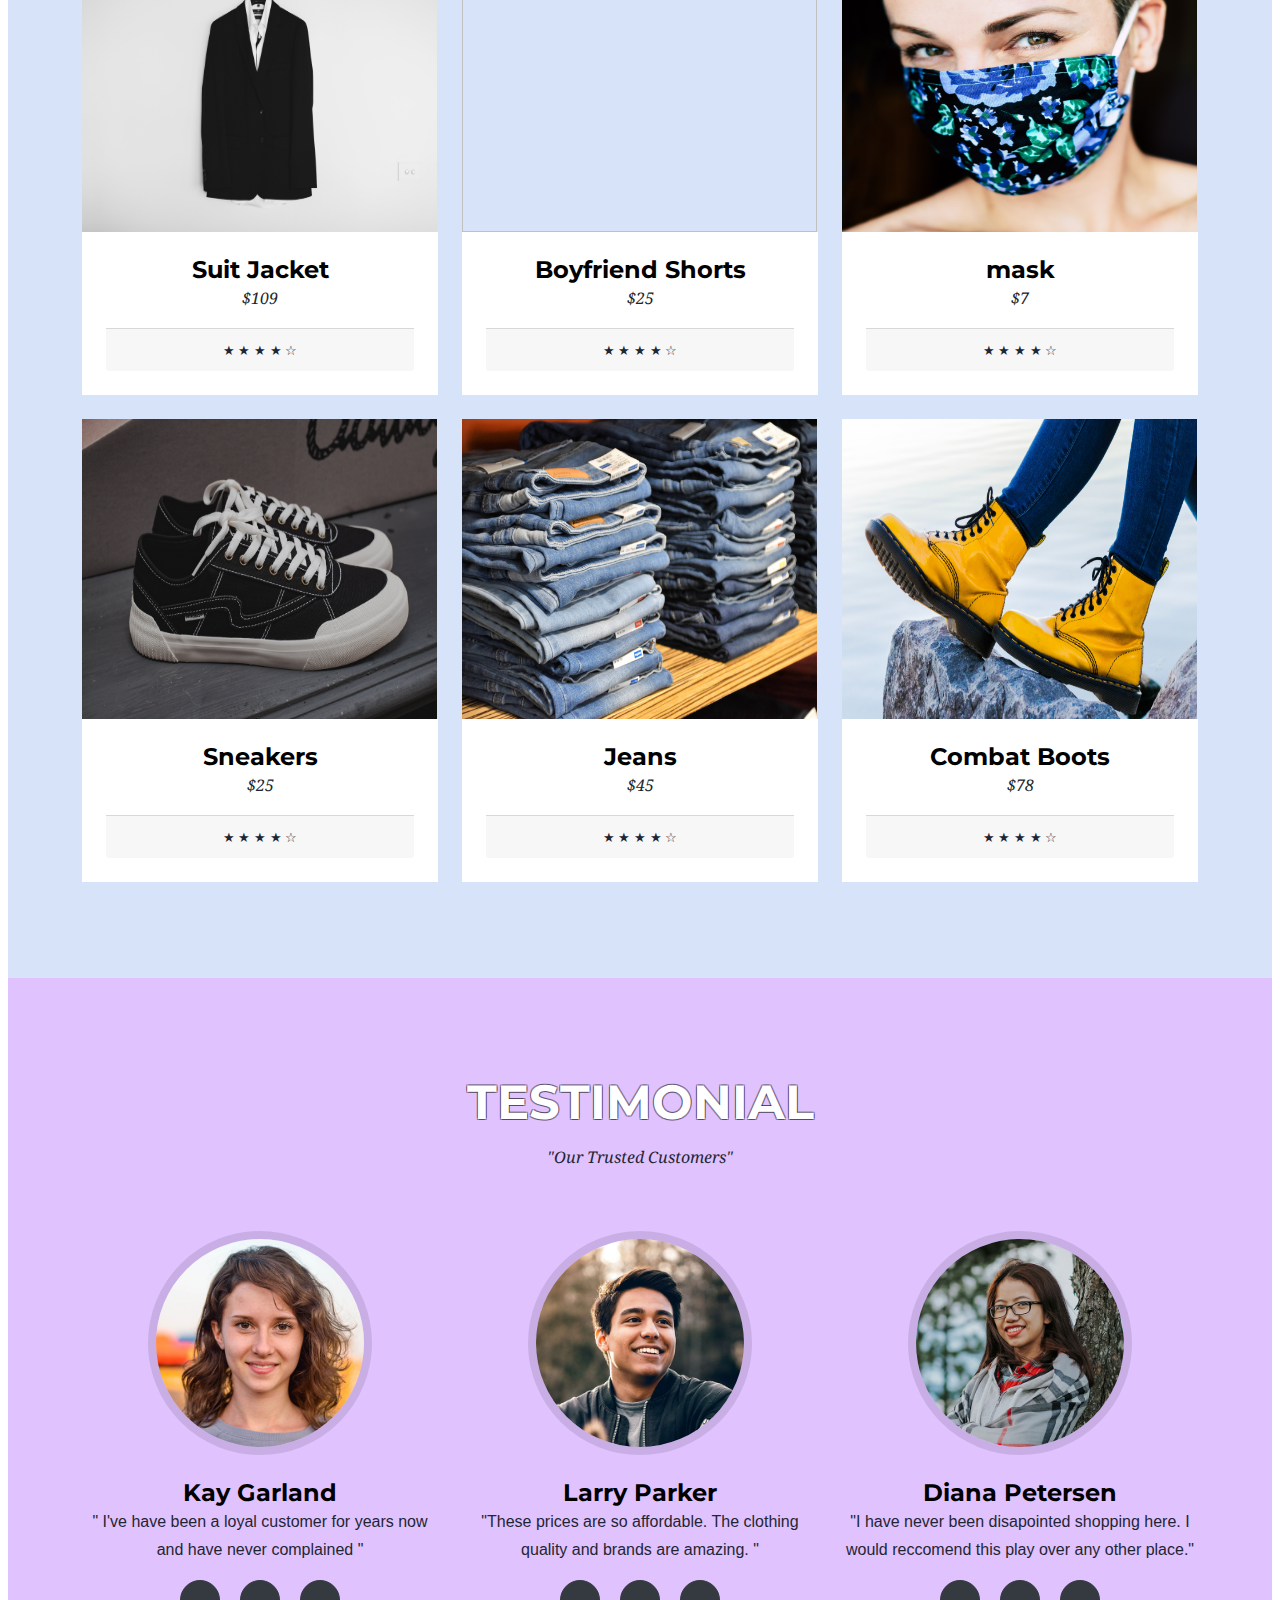
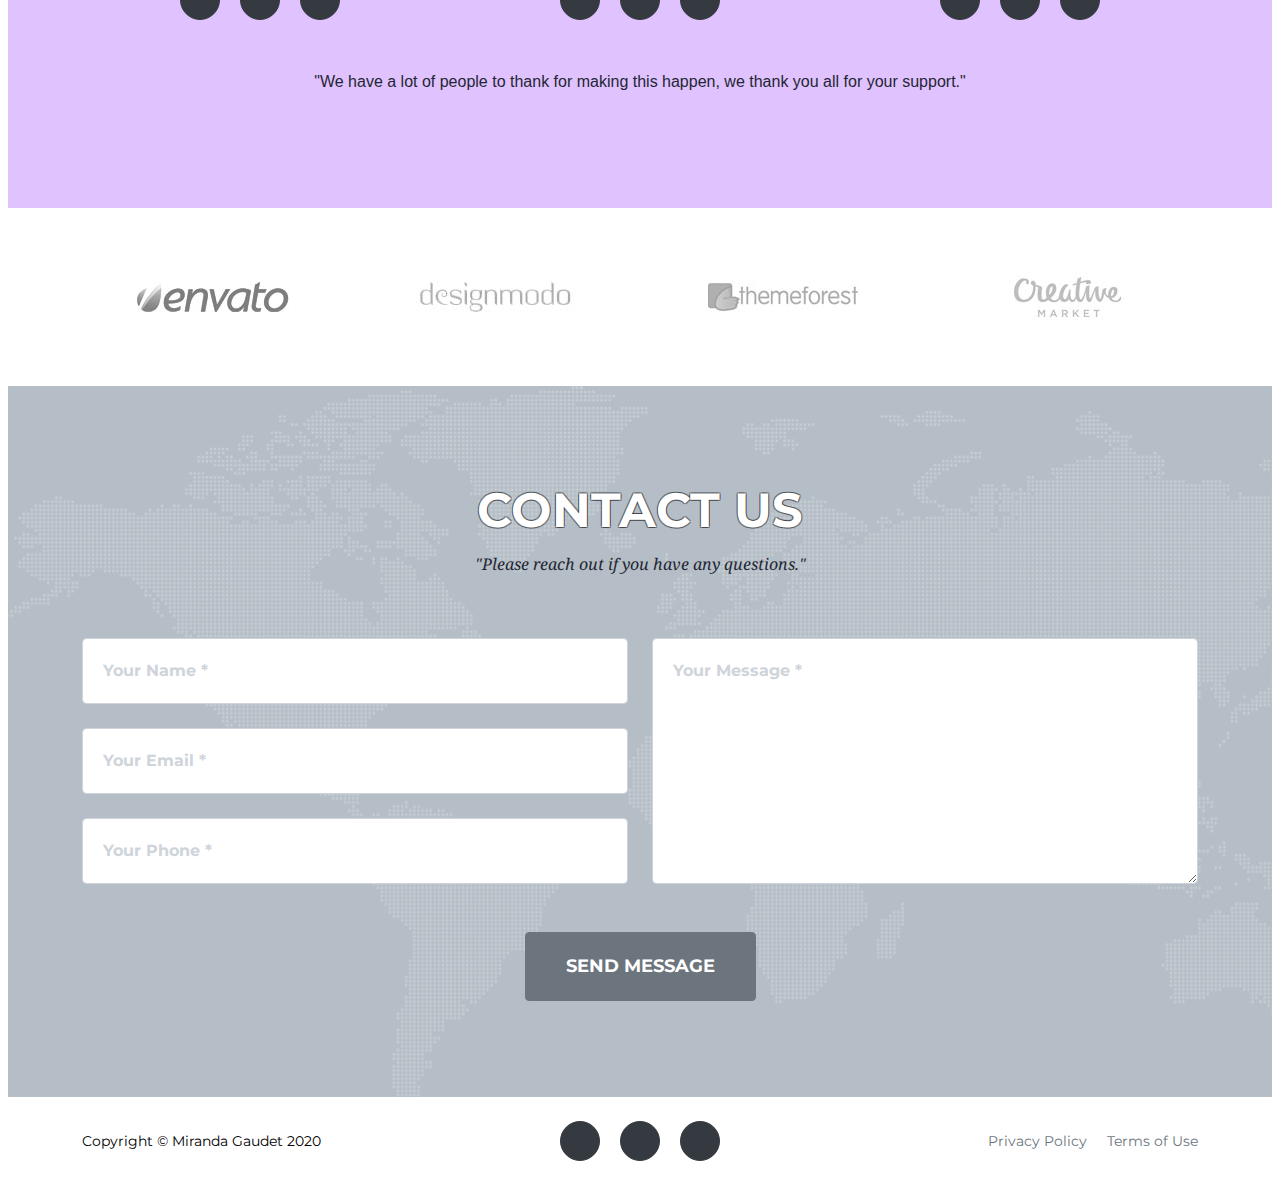
==== commit 4d142fa2: "added a cart and working model" ====
--- a/index.html
+++ b/index.html
@@ -32,7 +32,7 @@
                         <li class="nav-item"><a class="nav-link js-scroll-trigger" href="#shopping">Shopping</a></li>
                         <li class="nav-item"><a class="nav-link js-scroll-trigger" href="#testimonial">Testimonial</a></li>
                         <li class="nav-item"><a class="nav-link js-scroll-trigger" href="#contact">Contact</a></li>
-                       <li class="nav-item"><a class="nav-link js-scroll-trigger" href="#shopping-cart">  <i class="fas fa-shopping-cart"></i></a></li>
+                       <li class="nav-item"><a class="nav-link js-scroll-trigger" href="cart.html">  <i class="fas fa-shopping-cart"></i></a></li>
                     </ul>
                 </div>
             </div>
@@ -170,7 +170,7 @@
                 </div>
             </div>
         </section>
-        <!-- Clients-->
+        <!-- Clients--
         <section class="page-section5 bg-light" id="shopping">
             <div class="container">
                 <div class="text-center">
@@ -178,13 +178,12 @@
                     <h3 class="section-subheading text-muted"> "Come check out our shop"</h3>
                 </div>
           <div class="row">
-
             <div class="col-lg-4 col-md-6 mb-4">
               <div class="card h-100">
-                <a href="#"><img class="card-img-top" src="assets/img/gez-xavier-mansfield-b34E1vh1tYU-unsplash.jpg" alt=""style="width:355px;height:300px;" </a>
+                <href="#"><img class="card-img-top" src="assets/img/gez-xavier-mansfield-b34E1vh1tYU-unsplash.jpg" alt=""style="width:355px;height:300px;" </a>
                 <div class="card-body">
                   <h4 class="card-title">
-                    <a href="#">Suit Jacket</a>
+                    <a href="#shoppingModal1">Suit Jacket</a>
                   </h4>
                   <h5>$109</h5>
                   <p class="card-text">This Suit jacket is perfect for a nice dinner out with some friends or family.</p>
@@ -194,10 +193,9 @@
                 </div>
               </div>
             </div>
-
             <div class="col-lg-4 col-md-6 mb-4">
               <div class="card h-100">
-                <a href="#"><img class="card-img-top" src="assets/img/engin-akyurt-Hd4nlxLgIbA-unsplash 2.jpg" alt=""style="width:355px;height:300px;"></a>
+                <href="#shoppingModal2"><img class="card-img-top" src="assets/img/Shorts.jpg" alt=""style="width:355px;height:300px;"></a>
                 <div class="card-body">
                   <h4 class="card-title">
                     <a href="#">Boyfriend Shorts</a>
@@ -213,7 +211,7 @@
 
             <div class="col-lg-4 col-md-6 mb-4">
               <div class="card h-100">
-                <a href="#"><img class="card-img-top" src="assets/img/arif-maulana-JgYrqvyqQ7Q-unsplash.jpg" alt=""style="width:355px;height:300px;"></a>
+                <a href="#shoppingModal3"><img class="card-img-top" src="assets/img/arif-maulana-JgYrqvyqQ7Q-unsplash.jpg" alt=""style="width:355px;height:300px;"></a>
                 <div class="card-body">
                   <h4 class="card-title">
                     <a href="#">Sneakers</a>
@@ -229,7 +227,7 @@
 
             <div class="col-lg-4 col-md-6 mb-4">
               <div class="card h-100">
-                <a href="#"><img class="card-img-top" src="assets/img/jakob-braun-TtcqdvVf1Z4-unsplash.jpg" alt=""style="width:355px;height:300px;"></a>
+                <a href="#"><img class="card-img-top" src="assets/img/Mask3.jpg" alt=""style="width:355px;height:300px;"></a>
                 <div class="card-body">
                   <h4 class="card-title">
                     <a href="#">Mask</a>
@@ -245,7 +243,7 @@
 
             <div class="col-lg-4 col-md-6 mb-4">
               <div class="card h-100">
-                <a href="#"><img class="card-img-top" src="assets/img/eduardo-pastor-3oejsU5OQVk-unsplash.jpg" alt=""style="width:355px;height:300px;"></a>
+                <a href="#"><img class="card-img-top" src="assets/img/Jeans2.jpg" alt=""style="width:355px;height:300px;"></a>
                 <div class="card-body">
                   <h4 class="card-title">
                     <a href="#">Jeans</a>
@@ -264,7 +262,7 @@
                 <a href="#"><img class="card-img-top" src="assets/img/noah-buscher-H6HNYGsyeKQ-unsplash.jpg" alt=""style="width:355px;height:300px;"></a>
                 <div class="card-body">
                   <h4 class="card-title">
-                    <a href="#shopping-cart"> Combat Boots</a>
+                  <a href="#"> Combat Boots</a>
                   </h4>
                   <h5>$78</h5>
                   <p class="card-text">These Combat boots are super comfy and are very reliable. They will last you a long time. </p>
@@ -284,6 +282,270 @@
       </div>
       <!-- /.row -->
 
+    </div>
+    <section class="page-section5 bg-light" id="shopping">
+        <div class="container">
+            <div class="text-center">
+                <h2 class="section-heading text-uppercase overlay">Shopping</h2>
+                <h3 class="section-subheading text-muted">"Come checkout our shop."</h3>
+            </div>
+            <div class="row">
+                <div class="col-lg-4 col-sm-6 mb-4">
+                    <div class="shopping-item">
+                        <a class="shopping-link" data-toggle="modal" href="#shoppingModal1">
+                            <div class="shopping-hover">
+                                <div class="shopping-hover-content"><i class="fas fa-plus fa-3x"></i></div>
+                            </div>
+                            <img class="img-fluid" src="assets/img/gez-xavier-mansfield-b34E1vh1tYU-unsplash.jpg" alt="" style="width:355px;height:300px;"/>
+                        </a>
+                        <div class="shopping-caption">
+                            <div class="shopping-caption-heading">Suit Jacket</div>
+                            <p class="shopping-caption-subheading ">$109 </p>
+                            <div class="card-footer">
+                              <small class="text-muted">&#9733; &#9733; &#9733; &#9733; &#9734;</small>
+                            </div>
+                        </div>
+                    </div>
+                </div>
+                <div class="col-lg-4 col-sm-6 mb-4">
+                    <div class="shopping-item">
+                        <a class="shopping-link" data-toggle="modal" href="#shoppingModal2">
+                            <div class="shopping-hover">
+                                <div class="shopping-hover-content"><i class="fas fa-plus fa-3x"></i></div>
+                            </div>
+                            <img class="img-fluid" src="assets/img/Shorts.jpg" alt="" style="width:355px;height:300px;" />
+                        </a>
+                        <div class="shopping-caption">
+                            <div class="shopping-caption-heading">Boyfriend Shorts</div>
+                            <p class="shopping-caption-subheading ">$25 </p>
+                            <div class="card-footer">
+                              <small class="text-muted">&#9733; &#9733; &#9733; &#9733; &#9734;</small>
+                            </div>
+                        </div>
+                    </div>
+                </div>
+                <div class="col-lg-4 col-sm-6 mb-4">
+                    <div class="shopping-item">
+                        <a class="shopping-link" data-toggle="modal" href="#shoppingModal3">
+                            <div class="shopping-hover">
+                                <div class="shopping-hover-content"><i class="fas fa-plus fa-3x"></i></div>
+                            </div>
+                            <img class="img-fluid" src="assets/img/Mask3.jpg" alt="" style="width:355px;height:300px;" />
+                        </a>
+                        <div class="shopping-caption">
+                            <div class="shopping-caption-heading">mask</div>
+                            <p class="shopping-caption-subheading">$7</p>
+                            <div class="card-footer">
+                              <small class="text-muted">&#9733; &#9733; &#9733; &#9733; &#9734;</small>
+                            </div>
+                        </div>
+                    </div>
+                </div>
+                <div class="col-lg-4 col-sm-6 mb-4 mb-lg-0">
+                    <div class="shopping-item">
+                        <a class="shopping-link" data-toggle="modal" href="#shoppingModal4">
+                            <div class="shopping-hover">
+                                <div class="shopping-hover-content"><i class="fas fa-plus fa-3x"></i></div>
+                            </div>
+                            <img class="img-fluid" src="assets/img/arif-maulana-JgYrqvyqQ7Q-unsplash.jpg" alt="" style="width:355px;height:300px;" />
+                        </a>
+                        <div class="shopping-caption">
+                            <div class="shopping-caption-heading">Sneakers</div>
+                            <p class="shopping-caption-subheading">$25</p>
+                            <div class="card-footer">
+                              <small class="text-muted">&#9733; &#9733; &#9733; &#9733; &#9734;</small>
+                            </div>
+                        </div>
+                    </div>
+                </div>
+                <div class="col-lg-4 col-sm-6 mb-4 mb-sm-0">
+                    <div class="shopping-item">
+                        <a class="shopping-link" data-toggle="modal" href="#shoppingModal5">
+                            <div class="shopping-hover">
+                                <div class="shopping-hover-content"><i class="fas fa-plus fa-3x"></i></div>
+                            </div>
+                            <img class="img-fluid" src="assets/img/Jeans2.jpg" alt="" style="width:355px;height:300px" />
+                        </a>
+                        <div class="shopping-caption">
+                            <div class="shopping-caption-heading">Jeans</div>
+                            <p class="shopping-caption-subheading">$45</p>
+                            <div class="card-footer">
+                              <small class="text-muted">&#9733; &#9733; &#9733; &#9733; &#9734;</small>
+                            </div>
+                        </div>
+                    </div>
+                </div>
+                <div class="col-lg-4 col-sm-6">
+                    <div class="shopping-item">
+                        <a class="shopping-link" data-toggle="modal" href="#shoppingModal6">
+                            <div class="shopping-hover">
+                                <div class="shopping-hover-content"><i class="fas fa-plus fa-3x"></i></div>
+                            </div>
+                            <img class="img-fluid" src="assets/img/noah-buscher-H6HNYGsyeKQ-unsplash.jpg" alt="" style="width:355px;height:300px"/>
+                        </a>
+                        <div class="shopping-caption">
+                            <div class="shopping-caption-heading">Combat Boots</div>
+                            <p class="shopping-caption-subheading">$78</p>
+                            <div class="card-footer">
+                              <small class="text-muted">&#9733; &#9733; &#9733; &#9733; &#9734;</small>
+                            </div>
+                        </div>
+                    </div>
+                </div>
+            </div>
+        </div>
+    </section>
+
+    <!-- Portfolio Modals-->
+    <!-- Modal 1-->
+    <div class="shopping-modal modal fade" id="shoppingModal1" tabindex="-1" role="dialog" aria-hidden="true">
+        <div class="modal-dialog">
+            <div class="modal-content">
+                <div class="close-modal" data-dismiss="modal"><img src="assets/img/close-icon.svg" alt="Close modal" /></div>
+                <div class="container">
+                    <div class="row justify-content-center">
+                        <div class="col-lg-8">
+                            <div class="modal-body">
+                                <!-- Project Details Go Here-->
+                                <h2 class="text-uppercase">Suit Jacket</h2>
+                                <p class="item-intro text-muted">$109</p>
+                                <img class="img-fluid d-block mx-auto" src="assets/img/gez-xavier-mansfield-b34E1vh1tYU-unsplash.jpg" alt="" />
+                                <p>This Suit jacket is perfect for a nice dinner out with some friends or family. It comes in a variety of different colors and sizing. Check out which one fits you best.</p>
+                                <ul class="list-inline">
+                                  <a class="btn btn-primary btn-xl text-uppercase js-scroll-trigger" href="cart.html">Add to Cart</a>
+                                </ul>
+
+                            </div>
+                        </div>
+                    </div>
+                </div>
+            </div>
+        </div>
+    </div>
+    <!-- Modal 2-->
+    <div class="shopping-modal modal fade" id="shoppingModal2" tabindex="-1" role="dialog" aria-hidden="true">
+        <div class="modal-dialog">
+            <div class="modal-content">
+                <div class="close-modal" data-dismiss="modal"><img src="assets/img/close-icon.svg" alt="Close modal" /></div>
+                <div class="container">
+                    <div class="row justify-content-center">
+                        <div class="col-lg-8">
+                            <div class="modal-body">
+                                <!-- Project Details Go Here-->
+                                <h2 class="text-uppercase">Boyfriend Shorts</h2>
+                                <p class="item-intro text-muted">$25</p>
+                                <img class="img-fluid d-block mx-auto" src="assets/img/Shorts.jpg" alt="" />
+                                <p>Boyfriend jeans are so in right now! Dress these up or wear them casually</p>
+                                <ul class="list-inline">
+                                      <a class="btn btn-primary btn-xl text-uppercase js-scroll-trigger" href="cart.html">Add to Cart</a>
+                                </ul>
+
+                            </div>
+                        </div>
+                    </div>
+                </div>
+            </div>
+        </div>
+    </div>
+    <!-- Modal 3-->
+    <div class="shopping-modal modal fade" id="shoppingModal3" tabindex="-1" role="dialog" aria-hidden="true">
+        <div class="modal-dialog">
+            <div class="modal-content">
+                <div class="close-modal" data-dismiss="modal"><img src="assets/img/close-icon.svg" alt="Close modal" /></div>
+                <div class="container">
+                    <div class="row justify-content-center">
+                        <div class="col-lg-8">
+                            <div class="modal-body">
+                                <!-- Project Details Go Here-->
+                                <h2 class="text-uppercase">Mask</h2>
+                                <p class="item-intro text-muted">$7</p>
+                                <img class="img-fluid d-block mx-auto" src="assets/img/Mask3.jpg" alt="" />
+                                <p>These masks are custom made and economically safe for the environment.Purchase one of these and 5% will go towards your choice of charity.</p>
+                                <ul class="list-inline">
+                                    <a class="btn btn-primary btn-xl text-uppercase js-scroll-trigger" href="cart.html">Add to Cart</a>
+                                </ul>
+
+                            </div>
+                        </div>
+                    </div>
+                </div>
+            </div>
+        </div>
+    </div>
+    <!-- Modal 4-->
+    <div class="shopping-modal modal fade" id="shoppingModal4" tabindex="-1" role="dialog" aria-hidden="true">
+        <div class="modal-dialog">
+            <div class="modal-content">
+                <div class="close-modal" data-dismiss="modal"><img src="assets/img/close-icon.svg" alt="Close modal" /></div>
+                <div class="container">
+                    <div class="row justify-content-center">
+                        <div class="col-lg-8">
+                            <div class="modal-body">
+                                <!-- Project Details Go Here-->
+                                <h2 class="text-uppercase">Sneakers</h2>
+                                <p class="item-intro text-muted">$25</p>
+                                <img class="img-fluid d-block mx-auto" src="assets/img/arif-maulana-JgYrqvyqQ7Q-unsplash.jpg" alt="" />
+                                <p>These sneakers are unisex and are our best selling sneakers for a variety of different people.</p>
+                                <ul class="list-inline">
+                                    <a class="btn btn-primary btn-xl text-uppercase js-scroll-trigger" href="cart.html">Add to Cart</a>
+                                </ul>
+
+                            </div>
+                        </div>
+                    </div>
+                </div>
+            </div>
+        </div>
+    </div>
+    <!-- Modal 5-->
+    <div class="shopping-modal modal fade" id="shoppingModal5" tabindex="-1" role="dialog" aria-hidden="true">
+        <div class="modal-dialog">
+            <div class="modal-content">
+                <div class="close-modal" data-dismiss="modal"><img src="assets/img/close-icon.svg" alt="Close modal" /></div>
+                <div class="container">
+                    <div class="row justify-content-center">
+                        <div class="col-lg-8">
+                            <div class="modal-body">
+                                <!-- Project Details Go Here-->
+                                <h2 class="text-uppercase">Jeans</h2>
+                                <p class="item-intro text-muted">$45</p>
+                                <img class="img-fluid d-block mx-auto" src="assets/img/Jeans2.jpg" alt="" />
+                                <p>These are name brand Levi jeans that come in a variety of colors. This is a rare find so take advantage.</p>
+                                <ul class="list-inline">
+                                  <a class="btn btn-primary btn-xl text-uppercase js-scroll-trigger" href="cart.html">Add to Cart</a>
+                                </ul>
+
+                            </div>
+                        </div>
+                    </div>
+                </div>
+            </div>
+        </div>
+    </div>
+    <!-- Modal 6-->
+    <div class="shopping-modal modal fade" id="shoppingModal6" tabindex="-1" role="dialog" aria-hidden="true">
+        <div class="modal-dialog">
+            <div class="modal-content">
+                <div class="close-modal" data-dismiss="modal"><img src="assets/img/close-icon.svg" alt="Close modal" /></div>
+                <div class="container">
+                    <div class="row justify-content-center">
+                        <div class="col-lg-8">
+                            <div class="modal-body">
+                                <!-- Project Details Go Here-->
+                                <h2 class="text-uppercase">Combat Boots</h2>
+                                <p class="item-intro text-muted">$78</p>
+                                <img class="img-fluid d-block mx-auto" src="assets/img/noah-buscher-H6HNYGsyeKQ-unsplash.jpg" alt="" />
+                                <p>These Combat boots are super comfy and are very reliable. They will last you a long time.</p>
+                                <ul class="list-inline">
+                                  <a class="btn btn-primary btn-xl text-uppercase js-scroll-trigger" href="cart.html">Add to Cart</a>
+                                </ul>
+
+                            </div>
+                        </div>
+                    </div>
+                </div>
+            </div>
+        </div>
     </div>
     <!-- Team-->
     <section class="page-section3 bg-light" id="testimonial">
@@ -297,7 +559,7 @@
                     <div class="team-member">
                         <img class="mx-auto rounded-circle" src="assets/img/team/1.jpg" alt="" />
                         <h4>Kay Garland</h4>
-                        <p class="text-muted">"I adore this company. I have been a loyal customer for years now and have never complained "</p>
+                        <p class="text-muted">" I've have been a loyal customer for years now and have never complained "</p>
                         <a class="btn btn-dark btn-social mx-2" href="#!"><i class="fab fa-twitter"></i></a>
                         <a class="btn btn-dark btn-social mx-2" href="#!"><i class="fab fa-facebook-f"></i></a>
                         <a class="btn btn-dark btn-social mx-2" href="#!"><i class="fab fa-linkedin-in"></i></a>
